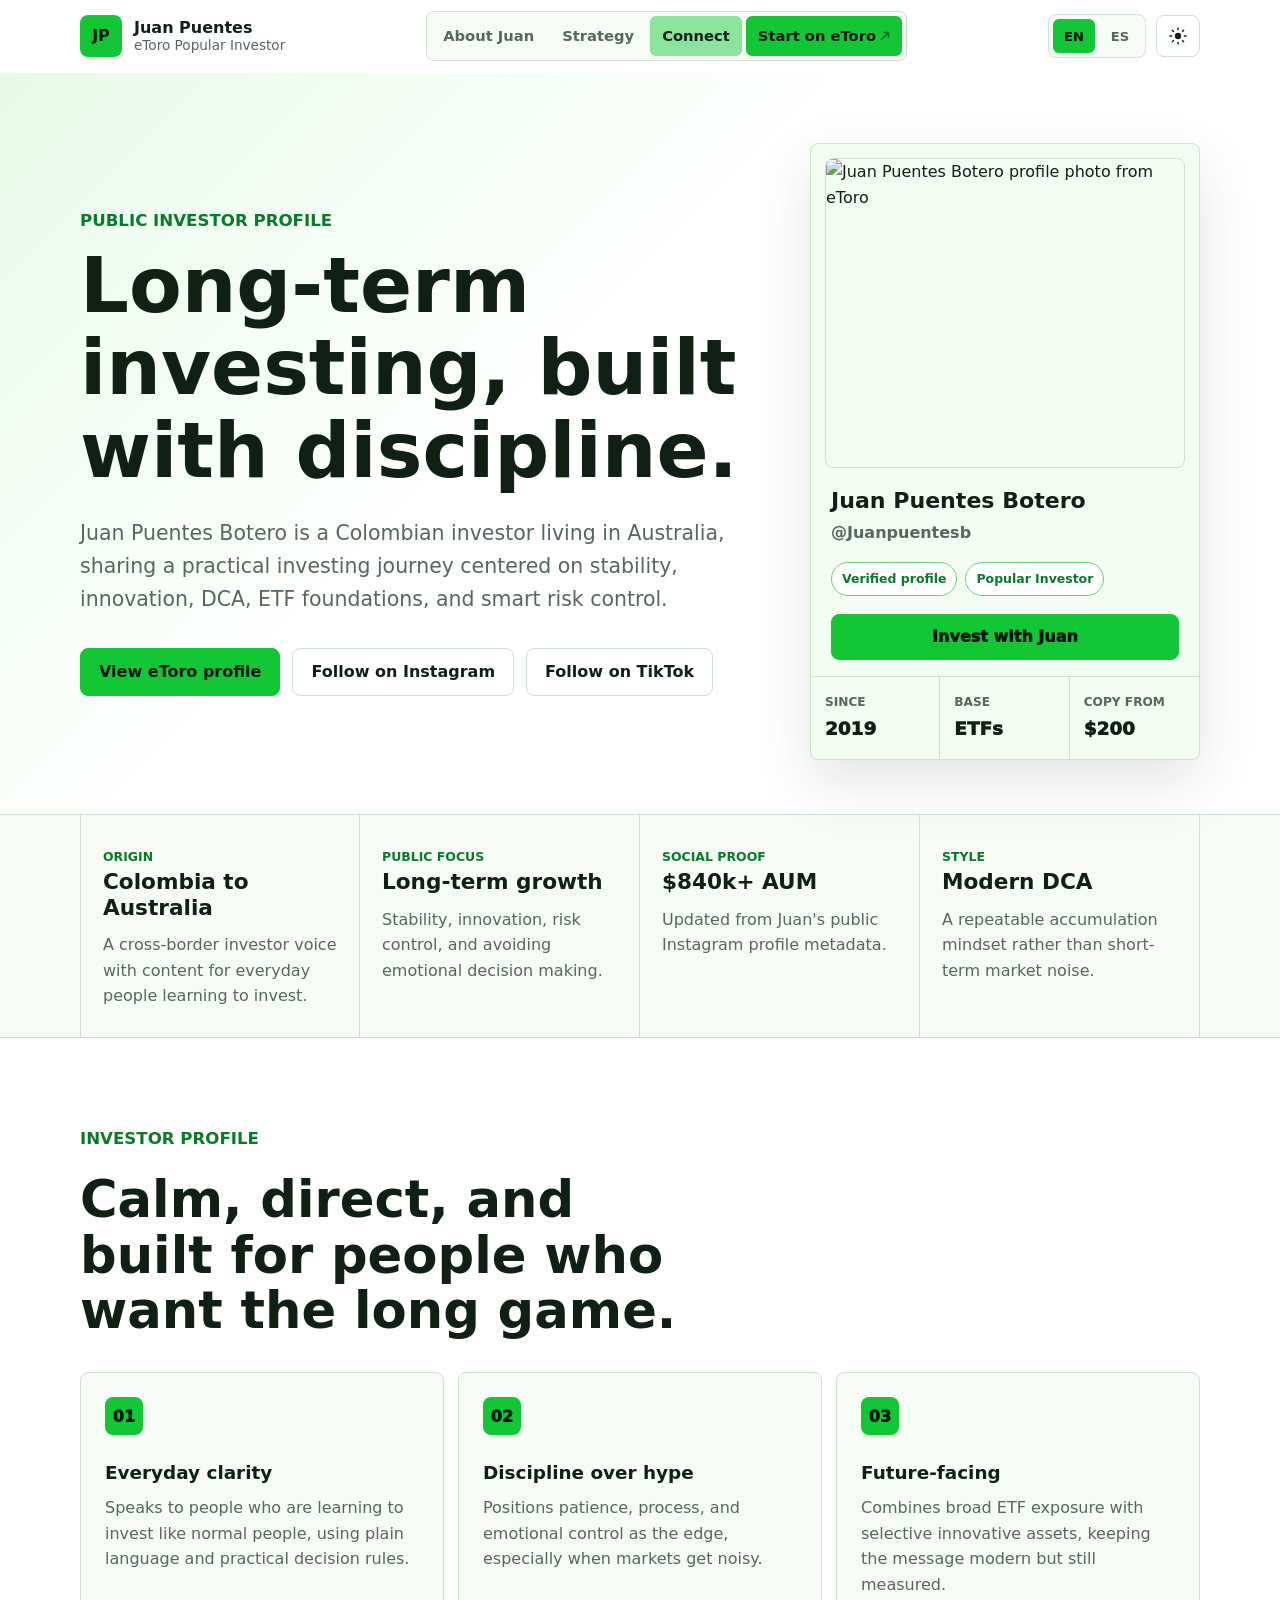
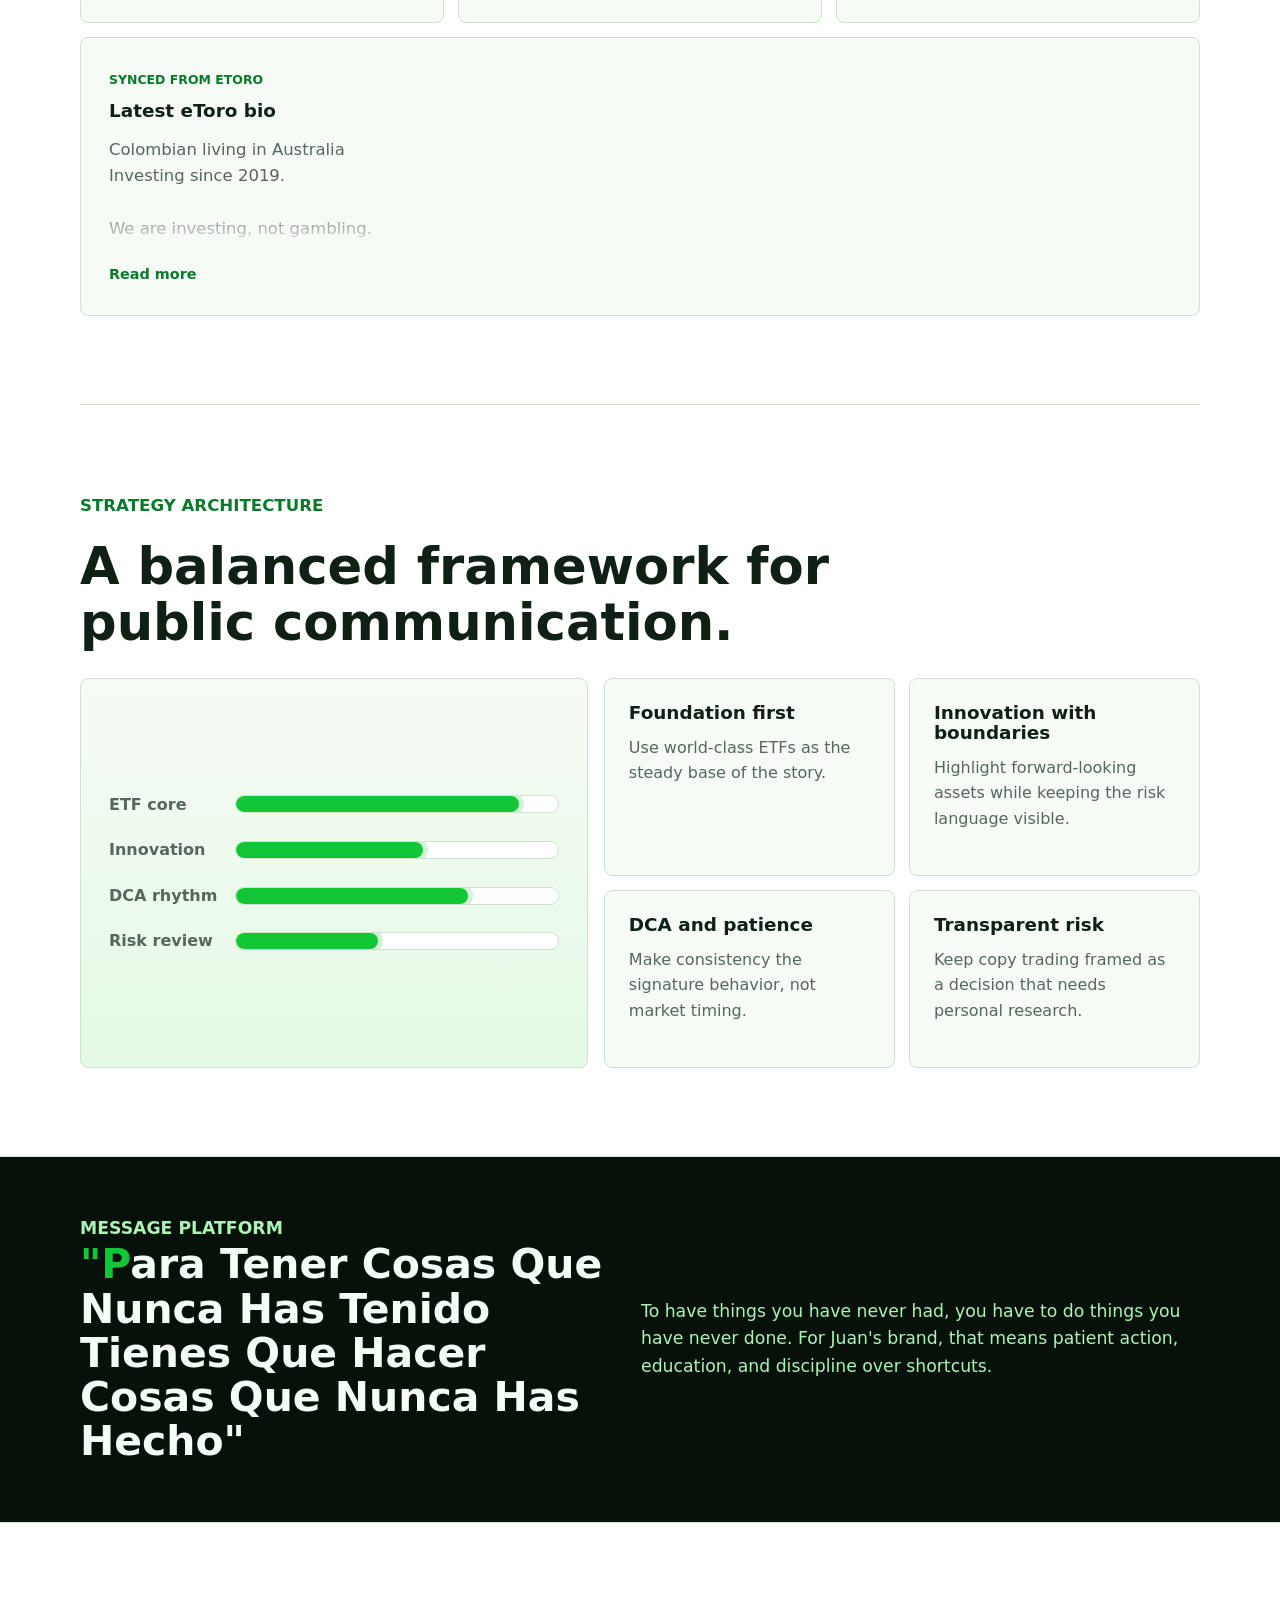
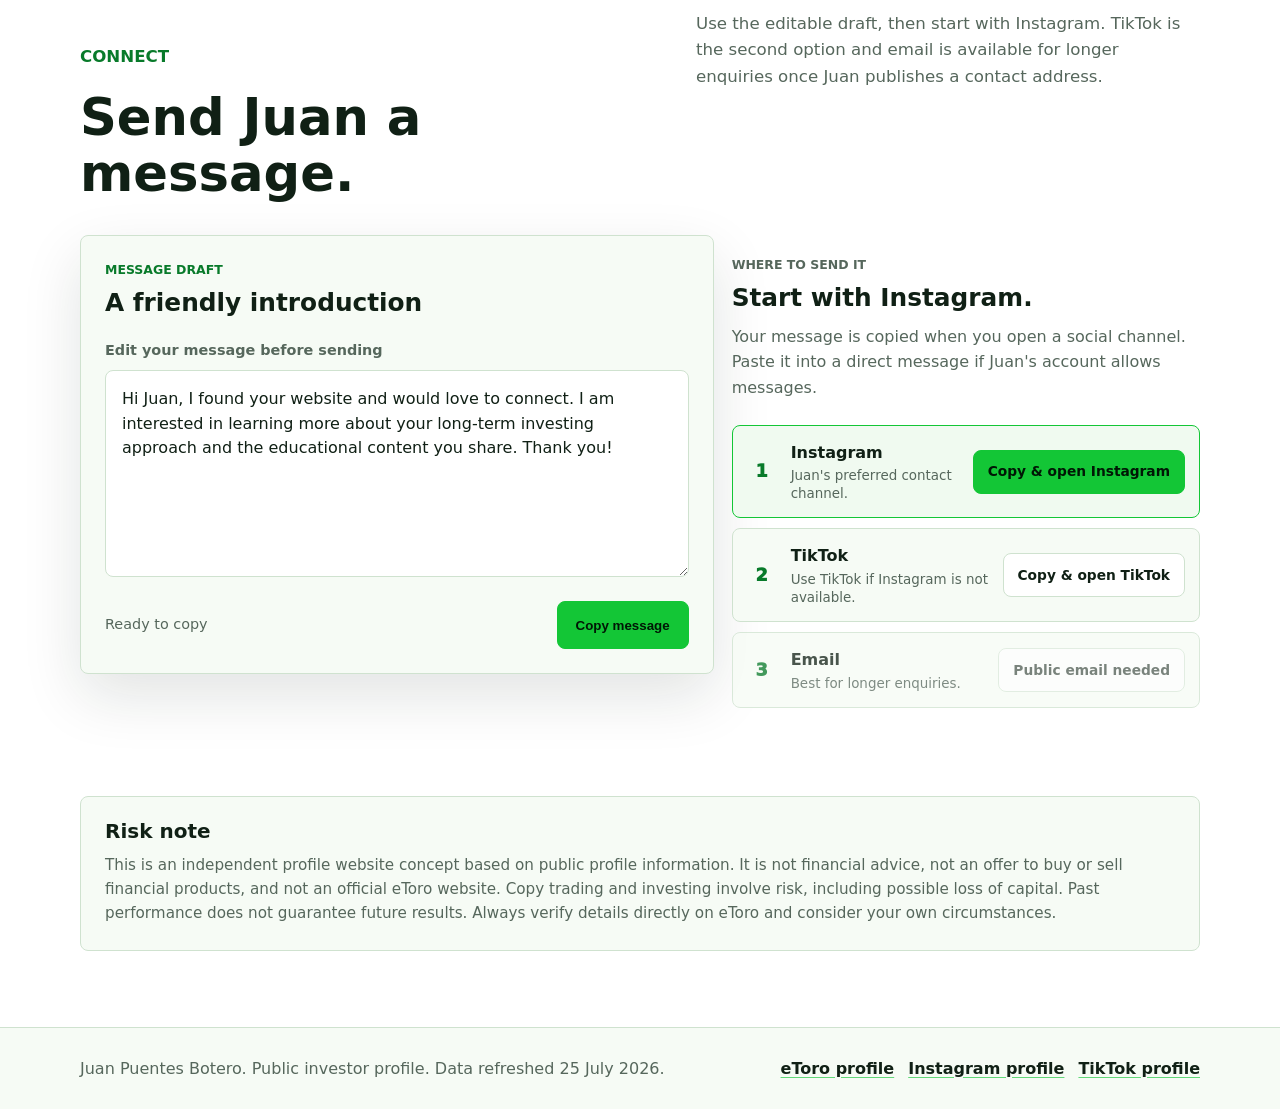
==== index.html @ b230e45b "Replace booking with direct contact flow" ====
<!doctype html>
<html lang="en">
  <head>
    <meta charset="utf-8">
    <meta name="viewport" content="width=device-width, initial-scale=1">
    <meta name="color-scheme" content="light dark">
    <meta name="description" content="Juan Puentes Botero, a long-term investor based in Australia focused on ETF foundations, DCA, innovation, and smart risk control.">
    <meta name="theme-color" content="#f7fff5">
    <meta property="og:title" content="Juan Puentes | Long-Term Investor">
    <meta property="og:description" content="The official profile site for Juan Puentes Botero, a Colombian investor living in Australia with a disciplined long-term investing approach.">
    <meta property="og:type" content="website">
    <meta property="og:url" content="https://juanpuentesb.github.io/">
    <meta property="og:image" content="https://etoro-cdn.etorostatic.com/avatars/original/14513183/5.jpg">
    <meta name="twitter:card" content="summary_large_image">
    <meta name="twitter:title" content="Juan Puentes | Long-Term Investor">
    <meta name="twitter:description" content="Long-term investing, built with discipline.">
    <meta name="twitter:image" content="https://etoro-cdn.etorostatic.com/avatars/original/14513183/5.jpg">
    <title>Juan Puentes | Long-Term Investor</title>
    <link rel="canonical" href="https://juanpuentesb.github.io/">
    <link rel="icon" href="favicon.svg" type="image/svg+xml">
    <link rel="stylesheet" href="styles.css?v=20260725-contact-flow">
    <script defer src="script.js?v=20260725-contact-flow"></script>
    <script type="application/ld+json">
      {
        "@context": "https://schema.org",
        "@type": "Person",
        "name": "Juan Puentes Botero",
        "alternateName": "Juanpuentesb",
        "url": "https://juanpuentesb.github.io/",
        "sameAs": [
          "https://www.etoro.com/people/juanpuentesb",
          "https://www.instagram.com/juanpuentesb/",
          "https://www.tiktok.com/@juanpuentesb"
        ],
        "description": "Colombian investor living in Australia, investing since 2019 with a long-term, ETF-led approach."
      }
    </script>
  </head>
  <body>
    <a class="skip-link" href="#main" data-i18n="skipLink">Skip to content</a>

    <header class="site-header" data-elevated="false">
      <div class="header-inner">
        <a class="brand" href="#top" aria-label="Juan Puentes Botero home">
          <span class="brand-mark" aria-hidden="true">JP</span>
          <span>
            <span class="brand-name">Juan Puentes</span>
            <span class="brand-role" data-i18n="brandRole">eToro Popular Investor</span>
          </span>
        </a>

        <nav class="nav-links" aria-label="Primary navigation">
          <a href="#persona" data-i18n="navPersona">Persona</a>
          <a href="#strategy" data-i18n="navStrategy">Strategy</a>
          <a href="#connect" data-i18n="navConnect">Connect</a>
          <a
            class="nav-start"
            href="https://med.etoro.com/B22186_A126231_TClick_Sjuanpuentesb.aspx"
            target="_blank"
            rel="sponsored noopener noreferrer"
          ><span data-i18n="navStartEtoro">Start on eToro</span><svg class="nav-external" viewBox="0 0 10 10" width="10" height="10" fill="none" stroke="currentColor" stroke-width="1.5" stroke-linecap="round" stroke-linejoin="round" aria-hidden="true"><path d="M1.5 8.5l7-7M4 1.5h4.5v4.5"/></svg></a>
        </nav>

        <div class="header-actions">
          <div class="language-toggle" role="group" aria-label="Language">
            <button class="language-option" type="button" data-language="en" aria-pressed="true">EN</button>
            <button class="language-option" type="button" data-language="es" aria-pressed="false">ES</button>
          </div>

          <button class="theme-toggle" type="button" aria-pressed="false" aria-label="Switch to dark theme">
            <span class="theme-toggle-icon" aria-hidden="true">
              <svg class="icon-sun" viewBox="0 0 20 20" width="18" height="18" fill="none" stroke="currentColor" stroke-width="1.5" stroke-linecap="round"><circle cx="10" cy="10" r="3.5" fill="currentColor" stroke="none"/><line x1="10" y1="1" x2="10" y2="3"/><line x1="10" y1="17" x2="10" y2="19"/><line x1="1" y1="10" x2="3" y2="10"/><line x1="17" y1="10" x2="19" y2="10"/><line x1="3.64" y1="3.64" x2="5.05" y2="5.05"/><line x1="14.95" y1="14.95" x2="16.36" y2="16.36"/><line x1="3.64" y1="16.36" x2="5.05" y2="14.95"/><line x1="14.95" y1="5.05" x2="16.36" y2="3.64"/></svg>
              <svg class="icon-moon" viewBox="0 0 20 20" width="18" height="18" fill="currentColor"><path d="M17.293 13.293A8 8 0 016.707 2.707a8.001 8.001 0 1010.586 10.586z"/></svg>
            </span>
          </button>
        </div>
      </div>
    </header>

    <main id="main">
      <section class="hero" id="top" aria-labelledby="hero-title">
        <div class="hero-inner">
          <div class="hero-copy">
            <p class="eyebrow" data-i18n="heroEyebrow">Public investor profile</p>
            <h1 id="hero-title" data-i18n="heroTitle">Long-term investing, built with discipline.</h1>
            <p class="hero-lede" data-i18n="heroLede">
              Juan Puentes Botero is a Colombian investor living in Australia, sharing a practical
              investing journey centered on stability, innovation, DCA, ETF foundations, and smart
              risk control.
            </p>

            <nav class="hero-actions" aria-label="Profile links">
              <a class="button button-primary" href="https://www.etoro.com/people/juanpuentesb" target="_blank" rel="noopener noreferrer">
                <span data-i18n="viewEtoro">View eToro profile</span>
              </a>
              <a class="button button-secondary" href="https://www.instagram.com/juanpuentesb/" target="_blank" rel="noopener noreferrer">
                <span data-i18n="followInstagram">Follow on Instagram</span>
              </a>
              <a class="button button-secondary" href="https://www.tiktok.com/@juanpuentesb" target="_blank" rel="noopener noreferrer">
                <span data-i18n="followTiktok">Follow on TikTok</span>
              </a>
            </nav>
          </div>

          <aside class="profile-panel" aria-label="Juan Puentes profile summary">
            <div class="profile-portrait-wrap">
              <img
                class="profile-portrait"
                data-profile-image="avatar"
                src="https://etoro-cdn.etorostatic.com/avatars/original/14513183/5.jpg"
                alt="Juan Puentes Botero profile photo from eToro"
                width="310"
                height="310"
              >
            </div>
            <div class="profile-content">
              <p class="profile-label">Juan Puentes Botero</p>
              <p class="profile-handle">@Juanpuentesb</p>
              <ul class="verification-row" aria-label="Public profile badges">
                <li data-i18n="verifiedProfile">Verified profile</li>
                <li data-i18n="popularInvestor">Popular Investor</li>
              </ul>
              <a
                class="profile-cta"
                href="https://med.etoro.com/B22186_A126231_TClick_Sjuanpuentesb.aspx"
                target="_blank"
                rel="sponsored noopener noreferrer"
                data-i18n="profileStartInvesting"
              >Invest with Juan</a>
            </div>
            <dl class="quick-stats">
              <div>
                <dt data-i18n="statSince">Since</dt>
                <dd data-profile="investingSince">2019</dd>
              </div>
              <div>
                <dt data-i18n="statBase">Base</dt>
                <dd>ETFs</dd>
              </div>
              <div>
                <dt data-i18n="statCopyFrom">Copy from</dt>
                <dd data-profile="copyMinimum">$200</dd>
              </div>
            </dl>
          </aside>
        </div>
      </section>

      <section class="snapshot-band" aria-label="Public profile snapshot">
        <div class="snapshot-grid">
          <article>
            <span class="stat-kicker" data-i18n="snapshotOrigin">Origin</span>
            <strong data-i18n="snapshotOriginTitle">Colombia to Australia</strong>
            <p data-i18n="snapshotOriginText">A cross-border investor voice with content for everyday people learning to invest.</p>
          </article>
          <article>
            <span class="stat-kicker" data-i18n="snapshotFocus">Public focus</span>
            <strong data-i18n="snapshotFocusTitle">Long-term growth</strong>
            <p data-i18n="snapshotFocusText">Stability, innovation, risk control, and avoiding emotional decision making.</p>
          </article>
          <article>
            <span class="stat-kicker" data-i18n="snapshotProof">Social proof</span>
            <strong data-profile="aumDisplay">$685k+ AUM</strong>
            <p data-i18n="snapshotProofText" data-profile="socialProofDetail">Listed in Juan's Instagram bio at the time this site was drafted.</p>
          </article>
          <article>
            <span class="stat-kicker" data-i18n="snapshotStyle">Style</span>
            <strong data-i18n="snapshotStyleTitle">Modern DCA</strong>
            <p data-i18n="snapshotStyleText">A repeatable accumulation mindset rather than short-term market noise.</p>
          </article>
        </div>
      </section>

      <section class="section" id="persona" aria-labelledby="persona-title">
        <div class="section-header">
          <p class="eyebrow" data-i18n="personaEyebrow">Investor persona</p>
          <h2 id="persona-title" data-i18n="personaTitle">Calm, direct, and built for people who want the long game.</h2>
        </div>

        <div class="persona-layout">
          <article class="persona-card">
            <span class="card-number">01</span>
            <h3 data-i18n="personaCardOneTitle">Everyday clarity</h3>
            <p data-i18n="personaCardOneText">
              Speaks to people who are learning to invest like normal people, using plain language
              and practical decision rules.
            </p>
          </article>
          <article class="persona-card">
            <span class="card-number">02</span>
            <h3 data-i18n="personaCardTwoTitle">Discipline over hype</h3>
            <p data-i18n="personaCardTwoText">
              Positions patience, process, and emotional control as the edge, especially when markets
              get noisy.
            </p>
          </article>
          <article class="persona-card">
            <span class="card-number">03</span>
            <h3 data-i18n="personaCardThreeTitle">Future-facing</h3>
            <p data-i18n="personaCardThreeText">
              Combines broad ETF exposure with selective innovative assets, keeping the message modern
              but still measured.
            </p>
          </article>
        </div>

        <article class="full-bio-card" aria-labelledby="etoro-bio-title">
          <span class="stat-kicker" data-i18n="etoroBioSource">Synced from eToro</span>
          <h3 id="etoro-bio-title" data-i18n="etoroBioTitle">Latest eToro bio</h3>
          <div class="full-bio-body">
            <p class="full-bio-text" data-i18n="etoroBioLoading" data-profile="etoroFullBio" lang="en">
              Latest public eToro bio loads from refreshed profile data.
            </p>
            <div class="full-bio-fade" aria-hidden="true"></div>
          </div>
          <button class="full-bio-toggle" type="button" data-bio-toggle data-i18n="bioReadMore">Read more</button>
        </article>
      </section>

      <section class="section strategy-section" id="strategy" aria-labelledby="strategy-title">
        <div class="section-header compact">
          <p class="eyebrow" data-i18n="strategyEyebrow">Strategy architecture</p>
          <h2 id="strategy-title" data-i18n="strategyTitle">A balanced framework for public communication.</h2>
        </div>

        <div class="strategy-layout">
          <div class="strategy-visual" role="img" aria-label="Investment framework with ETF core, innovation satellite, DCA rhythm, and risk review">
            <div class="allocation-row">
              <span data-i18n="allocationEtf">ETF core</span>
              <span class="allocation-bar allocation-bar-long"></span>
            </div>
            <div class="allocation-row">
              <span data-i18n="allocationInnovation">Innovation</span>
              <span class="allocation-bar allocation-bar-medium"></span>
            </div>
            <div class="allocation-row">
              <span data-i18n="allocationDca">DCA rhythm</span>
              <span class="allocation-bar allocation-bar-steady"></span>
            </div>
            <div class="allocation-row">
              <span data-i18n="allocationRisk">Risk review</span>
              <span class="allocation-bar allocation-bar-short"></span>
            </div>
          </div>

          <div class="strategy-list">
            <article>
              <h3 data-i18n="strategyCardOneTitle">Foundation first</h3>
              <p data-i18n="strategyCardOneText">Use world-class ETFs as the steady base of the story.</p>
            </article>
            <article>
              <h3 data-i18n="strategyCardTwoTitle">Innovation with boundaries</h3>
              <p data-i18n="strategyCardTwoText">Highlight forward-looking assets while keeping the risk language visible.</p>
            </article>
            <article>
              <h3 data-i18n="strategyCardThreeTitle">DCA and patience</h3>
              <p data-i18n="strategyCardThreeText">Make consistency the signature behavior, not market timing.</p>
            </article>
            <article>
              <h3 data-i18n="strategyCardFourTitle">Transparent risk</h3>
              <p data-i18n="strategyCardFourText">Keep copy trading framed as a decision that needs personal research.</p>
            </article>
          </div>
        </div>
      </section>

      <section class="quote-band" aria-labelledby="message-title">
        <div>
          <p class="eyebrow" data-i18n="quoteEyebrow">Message platform</p>
          <h2 id="message-title">"Para Tener Cosas Que Nunca Has Tenido Tienes Que Hacer Cosas Que Nunca Has Hecho"</h2>
        </div>
        <p data-i18n="quoteText">
          A premium site for Juan should sound measured: long-term, educational, transparent, and
          community-minded. The content should invite people to connect, learn, and verify the data
          directly on the platforms where he publishes.
        </p>
      </section>

      <section class="section" id="connect" aria-labelledby="connect-title">
        <div class="section-header">
          <p class="eyebrow" data-i18n="connectEyebrow">Connect</p>
          <h2 id="connect-title" data-i18n="connectTitle">Send Juan a message.</h2>
          <p data-i18n="connectIntro">
            Use the editable draft, then start with Instagram. TikTok is the second option and email
            is available for longer enquiries once Juan publishes a contact address.
          </p>
        </div>

        <div class="contact-layout">
          <div class="message-composer">
            <p class="eyebrow" data-i18n="messageDraftEyebrow">Message draft</p>
            <h3 data-i18n="messageDraftTitle">A friendly introduction</h3>
            <label for="contact-message" data-i18n="messageDraftLabel">Edit your message before sending</label>
            <textarea id="contact-message" class="contact-message" rows="7" data-contact-message></textarea>
            <div class="composer-footer">
              <span class="copy-status" role="status" aria-live="polite" data-copy-status data-i18n="copyReady">
                Ready to copy
              </span>
              <button class="button button-primary contact-copy" type="button" data-copy-message data-i18n="copyMessage">
                Copy message
              </button>
            </div>
          </div>

          <div class="contact-channels">
            <p class="eyebrow" data-i18n="contactChannelsEyebrow">Where to send it</p>
            <h3 data-i18n="contactChannelsTitle">Start with Instagram.</h3>
            <p data-i18n="contactChannelsText">
              Your message is copied when you open a social channel. Paste it into a direct message
              if Juan's account allows messages.
            </p>
            <ol class="channel-list">
              <li class="channel-item channel-primary">
                <span class="channel-rank" aria-hidden="true">1</span>
                <span class="channel-copy">
                  <strong>Instagram</strong>
                  <span data-i18n="contactInstagramText">Juan's preferred contact channel.</span>
                </span>
                <a
                  class="button button-primary channel-link"
                  href="https://www.instagram.com/juanpuentesb/"
                  target="_blank"
                  rel="noopener noreferrer"
                  data-copy-before-open
                  data-i18n="openInstagram"
                >Copy &amp; open Instagram</a>
              </li>
              <li class="channel-item">
                <span class="channel-rank" aria-hidden="true">2</span>
                <span class="channel-copy">
                  <strong>TikTok</strong>
                  <span data-i18n="contactTiktokText">Use TikTok if Instagram is not available.</span>
                </span>
                <a
                  class="button button-secondary channel-link"
                  href="https://www.tiktok.com/@juanpuentesb"
                  target="_blank"
                  rel="noopener noreferrer"
                  data-copy-before-open
                  data-i18n="openTiktok"
                >Copy &amp; open TikTok</a>
              </li>
              <li class="channel-item is-disabled">
                <span class="channel-rank" aria-hidden="true">3</span>
                <span class="channel-copy">
                  <strong data-i18n="contactEmailTitle">Email</strong>
                  <span data-i18n="contactEmailText">Best for longer enquiries.</span>
                </span>
                <a
                  class="button button-secondary channel-link"
                  data-email-link
                  data-contact-email=""
                  aria-disabled="true"
                  data-i18n="emailPending"
                >Public email needed</a>
              </li>
            </ol>
          </div>
        </div>
      </section>

      <section class="disclaimer" aria-labelledby="risk-title">
        <h2 id="risk-title" data-i18n="riskTitle">Risk note</h2>
        <p data-i18n="riskText">
          This is an independent profile website concept based on public profile information. It is
          not financial advice, not an offer to buy or sell financial products, and not an official
          eToro website. Copy trading and investing involve risk, including possible loss of capital.
          Past performance does not guarantee future results. Always verify details directly on eToro
          and consider your own circumstances.
        </p>
      </section>
    </main>

    <footer class="site-footer">
      <p>
        <span data-i18n="footerText">Juan Puentes Botero. Public investor profile.</span>
        <span data-i18n="footerDataText">Data refreshed</span>
        <span data-profile="lastUpdated">May 2026</span>.
      </p>
      <ul aria-label="Source links">
        <li><a href="https://www.etoro.com/people/juanpuentesb" target="_blank" rel="noopener noreferrer" data-i18n="footerEtoro">eToro profile</a></li>
        <li><a href="https://www.instagram.com/juanpuentesb/" target="_blank" rel="noopener noreferrer" data-i18n="footerInstagram">Instagram profile</a></li>
        <li><a href="https://www.tiktok.com/@juanpuentesb" target="_blank" rel="noopener noreferrer" data-i18n="footerTiktok">TikTok profile</a></li>
      </ul>
    </footer>
  </body>
</html>
---- styles.css ----
:root {
  color-scheme: light;
  --green: #13c636;
  --green-deep: #087a2a;
  --green-soft: #ddf8df;
  --green-glow: rgba(19, 198, 54, 0.2);
  --ink: #102015;
  --muted: #56675c;
  --surface: #ffffff;
  --surface-raised: #f6fbf5;
  --surface-strong: #eaf7e8;
  --line: #cfe2cf;
  --shadow: 0 22px 60px rgba(16, 32, 21, 0.12);
  --radius: 8px;
  --container: min(1120px, calc(100% - 32px));
  font-family: Inter, ui-sans-serif, system-ui, -apple-system, BlinkMacSystemFont, "Segoe UI", sans-serif;
}

:root[data-theme="dark"] {
  color-scheme: dark;
  --green: #52df68;
  --green-deep: #8cf0a0;
  --green-soft: #123c1b;
  --green-glow: rgba(82, 223, 104, 0.18);
  --ink: #edf8ef;
  --muted: #b9c8bb;
  --surface: #08120b;
  --surface-raised: #101c13;
  --surface-strong: #152619;
  --line: #28432e;
  --shadow: 0 24px 70px rgba(0, 0, 0, 0.38);
}

* {
  box-sizing: border-box;
}

html {
  scroll-behavior: smooth;
}

@media (prefers-reduced-motion: reduce) {
  html {
    scroll-behavior: auto;
  }

  *,
  *::before,
  *::after {
    animation-duration: 0.01ms !important;
    animation-iteration-count: 1 !important;
    scroll-behavior: auto !important;
    transition-duration: 0.01ms !important;
  }
}

body {
  margin: 0;
  background: var(--surface);
  color: var(--ink);
  font-size: 16px;
  line-height: 1.6;
}

body::before {
  position: fixed;
  inset: 0;
  z-index: -1;
  pointer-events: none;
  content: "";
  background:
    linear-gradient(90deg, rgba(19, 198, 54, 0.07) 1px, transparent 1px),
    linear-gradient(180deg, rgba(19, 198, 54, 0.05) 1px, transparent 1px);
  background-size: 48px 48px;
  mask-image: linear-gradient(to bottom, black, transparent 70%);
}

a {
  color: inherit;
  text-decoration-color: color-mix(in srgb, var(--green) 65%, transparent);
  text-underline-offset: 0.2em;
}

a:hover {
  color: var(--green-deep);
}

img {
  display: block;
  max-width: 100%;
}

:focus-visible {
  outline: 3px solid var(--green);
  outline-offset: 4px;
}

.skip-link {
  position: absolute;
  top: 12px;
  left: 12px;
  z-index: 10;
  transform: translateY(-150%);
  border-radius: var(--radius);
  background: var(--ink);
  color: var(--surface);
  padding: 10px 14px;
  font-weight: 800;
}

.skip-link:focus {
  transform: translateY(0);
}

.site-header {
  position: sticky;
  top: 0;
  z-index: 5;
  border-bottom: 1px solid transparent;
  background: color-mix(in srgb, var(--surface) 90%, transparent);
  backdrop-filter: blur(14px);
}

.site-header[data-elevated="true"] {
  border-color: var(--line);
  box-shadow: 0 10px 28px rgba(16, 32, 21, 0.08);
}

.header-inner {
  width: var(--container);
  min-height: 72px;
  margin: 0 auto;
  display: flex;
  align-items: center;
  justify-content: space-between;
  gap: 18px;
}

.brand {
  display: inline-flex;
  align-items: center;
  gap: 12px;
  min-width: 0;
  text-decoration: none;
}

.brand-mark {
  display: grid;
  width: 42px;
  height: 42px;
  place-items: center;
  border-radius: var(--radius);
  background: var(--green);
  color: #001705;
  font-weight: 900;
}

.brand-name,
.brand-role {
  display: block;
}

.brand-name {
  font-weight: 900;
  line-height: 1.2;
}

.brand-role {
  color: var(--muted);
  font-size: 0.85rem;
  line-height: 1.25;
}

.nav-links {
  display: flex;
  align-items: center;
  gap: 4px;
  border: 1px solid var(--line);
  border-radius: var(--radius);
  background: var(--surface-raised);
  padding: 4px;
}

.nav-links a {
  border-radius: 6px;
  padding: 8px 12px;
  color: var(--muted);
  font-size: 0.92rem;
  font-weight: 750;
  text-decoration: none;
}

.nav-links a:hover {
  background: var(--green-soft);
  color: var(--ink);
}

.nav-links a[aria-current="page"] {
  background: color-mix(in srgb, var(--green) 40%, var(--green-soft));
  color: var(--ink);
}

.nav-links .nav-start {
  display: inline-flex;
  align-items: center;
  gap: 4px;
  font-weight: 900;
  background: var(--green);
  color: #001705;
}

.nav-links .nav-start:hover {
  background: color-mix(in srgb, var(--green) 84%, white);
  color: #001705;
}

.nav-external {
  opacity: 0.5;
  flex-shrink: 0;
}

.header-actions {
  display: inline-flex;
  align-items: center;
  gap: 10px;
}

.language-toggle {
  display: inline-flex;
  gap: 4px;
  border: 1px solid var(--line);
  border-radius: var(--radius);
  background: var(--surface-raised);
  padding: 4px;
}

.language-option {
  min-width: 42px;
  min-height: 34px;
  border: 0;
  border-radius: 6px;
  background: transparent;
  color: var(--muted);
  cursor: pointer;
  font: inherit;
  font-size: 0.82rem;
  font-weight: 900;
}

.language-option[aria-pressed="true"] {
  background: var(--green);
  color: #001705;
}

.language-option:hover {
  color: var(--ink);
}

.theme-toggle {
  display: inline-flex;
  align-items: center;
  gap: 8px;
  min-height: 42px;
  border: 1px solid var(--line);
  border-radius: var(--radius);
  background: var(--surface);
  color: var(--ink);
  padding: 0 12px;
  cursor: pointer;
  font: inherit;
  font-weight: 800;
}

.theme-toggle:hover {
  border-color: var(--green);
  background: var(--green-soft);
}

.theme-toggle-icon {
  display: flex;
  align-items: center;
  justify-content: center;
  width: 18px;
  height: 18px;
}

.theme-toggle-icon .icon-moon {
  display: none;
}

:root[data-theme="dark"] .theme-toggle-icon .icon-sun {
  display: none;
}

:root[data-theme="dark"] .theme-toggle-icon .icon-moon {
  display: block;
}

.hero {
  border-bottom: 1px solid var(--line);
  background:
    linear-gradient(135deg, color-mix(in srgb, var(--green-soft) 70%, transparent), transparent 44%),
    var(--surface);
}

.hero-inner {
  width: var(--container);
  margin: 0 auto;
  display: grid;
  grid-template-columns: minmax(0, 1fr) minmax(280px, 390px);
  gap: 44px;
  align-items: center;
  padding: 70px 0 54px;
}

.eyebrow,
.stat-kicker {
  margin: 0 0 10px;
  color: var(--green-deep);
  font-size: 0.78rem;
  font-weight: 900;
  letter-spacing: 0;
  text-transform: uppercase;
}

h1,
h2,
h3,
p {
  overflow-wrap: anywhere;
}

h1,
h2,
h3 {
  margin: 0;
  line-height: 1.08;
}

h1 {
  max-width: 780px;
  font-size: clamp(2.9rem, 6vw, 5.6rem);
  letter-spacing: 0;
}

h2 {
  max-width: 760px;
  font-size: clamp(2rem, 4vw, 4.1rem);
  letter-spacing: 0;
}

h3 {
  font-size: 1.15rem;
  letter-spacing: 0;
}

.hero-lede {
  max-width: 680px;
  margin: 24px 0 0;
  color: var(--muted);
  font-size: clamp(1.05rem, 2vw, 1.28rem);
}

.hero-actions {
  display: flex;
  flex-wrap: wrap;
  gap: 12px;
  margin-top: 32px;
}

.button {
  display: inline-flex;
  min-height: 48px;
  align-items: center;
  justify-content: center;
  border: 1px solid var(--line);
  border-radius: var(--radius);
  padding: 0 18px;
  font-weight: 900;
  text-decoration: none;
}

.button-primary {
  border-color: var(--green);
  background: var(--green);
  color: #001705;
}

.button-primary:hover {
  background: color-mix(in srgb, var(--green) 84%, white);
  color: #001705;
}

.button-secondary {
  background: var(--surface);
}

.button-secondary:hover {
  border-color: var(--green);
  background: var(--green-soft);
  color: var(--ink);
}

.button[aria-disabled="true"] {
  cursor: not-allowed;
  opacity: 0.72;
}

.profile-panel {
  overflow: hidden;
  border: 1px solid var(--line);
  border-radius: var(--radius);
  background: color-mix(in srgb, var(--surface-raised) 88%, var(--green-soft));
  box-shadow: var(--shadow);
}

.profile-portrait-wrap {
  padding: 14px 14px 0;
}

.profile-portrait {
  width: 100%;
  aspect-ratio: 1;
  border-radius: var(--radius);
  object-fit: cover;
  border: 1px solid var(--line);
}

.profile-content {
  padding: 20px 20px 16px;
}

.profile-label {
  margin: 0;
  font-size: 1.38rem;
  font-weight: 900;
  line-height: 1.18;
}

.profile-handle {
  margin: 6px 0 0;
  color: var(--muted);
  font-weight: 800;
}

.verification-row {
  display: flex;
  flex-wrap: wrap;
  gap: 8px;
  margin-top: 16px;
  margin-bottom: 0;
  padding: 0;
  list-style: none;
}

.verification-row li {
  border: 1px solid color-mix(in srgb, var(--green) 55%, var(--line));
  border-radius: 999px;
  background: var(--surface);
  padding: 6px 10px;
  color: var(--green-deep);
  font-size: 0.78rem;
  font-weight: 900;
}

.profile-cta {
  display: inline-flex;
  width: 100%;
  min-height: 46px;
  align-items: center;
  justify-content: center;
  margin-top: 18px;
  border: 1px solid var(--green);
  border-radius: var(--radius);
  background: var(--green);
  color: #001705;
  font-weight: 950;
  text-align: center;
  text-decoration: none;
}

.profile-cta:hover {
  background: color-mix(in srgb, var(--green) 84%, white);
  color: #001705;
}

.quick-stats {
  display: grid;
  grid-template-columns: repeat(3, 1fr);
  margin: 0;
  border-top: 1px solid var(--line);
}

.quick-stats div {
  padding: 16px 14px;
  border-right: 1px solid var(--line);
}

.quick-stats div:last-child {
  border-right: 0;
}

.quick-stats dt {
  color: var(--muted);
  font-size: 0.76rem;
  font-weight: 900;
  text-transform: uppercase;
}

.quick-stats dd {
  margin: 2px 0 0;
  font-size: 1.15rem;
  font-weight: 950;
}

.breadcrumb {
  border-bottom: 1px solid var(--line);
}

.breadcrumb-inner {
  width: var(--container);
  margin: 0 auto;
  display: flex;
  align-items: center;
  gap: 8px;
  padding: 12px 0;
  font-size: 0.85rem;
  color: var(--muted);
}

.breadcrumb-inner a {
  color: var(--green-deep);
  text-decoration: none;
  font-weight: 600;
}

.breadcrumb-inner a:hover {
  color: var(--green);
}

.breadcrumb-inner [aria-current="page"] {
  color: var(--green-deep);
  font-weight: 600;
}

.booking-hero {
  border-bottom: 1px solid var(--line);
  background:
    linear-gradient(135deg, color-mix(in srgb, var(--green-soft) 62%, transparent), transparent 46%),
    var(--surface);
}

.booking-hero-inner {
  width: var(--container);
  margin: 0 auto;
  display: grid;
  grid-template-columns: minmax(0, 1fr) minmax(260px, 360px);
  gap: 44px;
  align-items: stretch;
  padding: 76px 0 64px;
}

.booking-copy {
  align-self: center;
}

.booking-summary {
  border: 1px solid var(--line);
  border-radius: var(--radius);
  background: var(--surface-raised);
  box-shadow: var(--shadow);
  padding: 24px;
}

.booking-facts {
  display: grid;
  gap: 14px;
  margin: 22px 0 0;
}

.booking-facts div {
  border-top: 1px solid var(--line);
  padding-top: 14px;
}

.booking-facts dt {
  color: var(--muted);
  font-size: 0.78rem;
  font-weight: 900;
  text-transform: uppercase;
}

.booking-facts dd {
  margin: 4px 0 0;
  font-size: 1.12rem;
  font-weight: 900;
}

.booking-section {
  width: var(--container);
  margin: 0 auto;
  padding: 72px 0 88px;
}

.calendar-layout {
  display: grid;
  grid-template-columns: minmax(0, 1fr) minmax(280px, 340px);
  gap: 16px;
  align-items: start;
}

.calendar-shell {
  border: 1px solid var(--line);
  border-radius: var(--radius);
  background: var(--surface-raised);
  color: var(--ink);
  overflow: hidden;
  box-shadow: var(--shadow);
}

.calendar-toolbar {
  display: flex;
  min-height: 64px;
  align-items: center;
  justify-content: space-between;
  gap: 12px;
  border-bottom: 1px solid var(--line);
  padding: 10px 14px;
}

.calendar-toolbar-group {
  display: inline-flex;
  align-items: center;
  gap: 8px;
  min-width: 0;
}

.calendar-icon-button,
.calendar-current-week,
.calendar-pill {
  min-height: 36px;
  border: 1px solid var(--line);
  border-radius: 6px;
  background: var(--surface);
  color: var(--ink);
  font: inherit;
  font-weight: 850;
}

.calendar-icon-button,
.calendar-current-week {
  cursor: pointer;
}

.calendar-icon-button {
  width: 38px;
  padding: 0;
  font-size: 1.45rem;
  line-height: 1;
}

.calendar-current-week,
.calendar-pill {
  padding: 0 10px;
}

.calendar-pill {
  display: inline-flex;
  align-items: center;
  color: var(--muted);
}

.calendar-range-wrap {
  flex: 1;
  display: grid;
  justify-items: center;
  min-width: fit-content;
}

.calendar-range {
  min-width: fit-content;
  font-size: 1rem;
  text-align: center;
}

.calendar-relative {
  color: var(--green-deep);
  font-size: 0.76rem;
  font-weight: 950;
  text-transform: uppercase;
}

.calendar-meta {
  display: flex;
  align-items: center;
  justify-content: space-between;
  gap: 12px;
  border-bottom: 1px solid var(--line);
  padding: 10px 14px;
  color: var(--muted);
  font-size: 0.88rem;
  font-weight: 800;
}

.calendar-meta strong {
  color: var(--green-deep);
}

.calendar-viewport {
  overflow-x: hidden;
}

.calendar-grid {
  display: grid;
  grid-template-columns: 62px repeat(5, minmax(0, 1fr));
  width: 100%;
}

.calendar-corner,
.calendar-day-head,
.calendar-time,
.calendar-cell {
  border-right: 1px solid var(--line);
  border-bottom: 1px solid var(--line);
}

.calendar-day-head {
  min-height: 68px;
  padding: 11px 12px 9px;
}

.calendar-day-head strong,
.calendar-day-head span {
  display: block;
}

.calendar-day-head strong {
  color: var(--green-deep);
  font-size: clamp(1.15rem, 2.2vw, 1.55rem);
  line-height: 1;
}

.calendar-day-head span {
  margin-top: 4px;
  color: var(--muted);
  font-weight: 800;
}

.calendar-time {
  min-height: 78px;
  padding: 10px 8px 0 0;
  color: var(--muted);
  font-size: clamp(0.68rem, 1.2vw, 0.86rem);
  font-weight: 800;
  text-align: right;
}

.calendar-cell {
  position: relative;
  min-height: 78px;
  background:
    linear-gradient(
      to bottom,
      transparent calc(50% - 1px),
      color-mix(in srgb, var(--line) 64%, transparent) calc(50% - 1px),
      color-mix(in srgb, var(--line) 64%, transparent) 50%,
      transparent 50%
    ),
    var(--surface);
}

.calendar-slot {
  position: absolute;
  top: calc(var(--slot-top) + 4px);
  right: 6px;
  left: 6px;
  min-height: 34px;
  height: calc(var(--slot-height) - 8px);
  border: 1px solid var(--green-deep);
  border-radius: 6px;
  background: var(--green);
  color: #001705;
  cursor: pointer;
  display: grid;
  align-content: center;
  gap: 1px;
  padding: 4px 8px;
  text-align: left;
}

.calendar-slot:hover,
.calendar-slot.is-selected {
  background: color-mix(in srgb, var(--green) 84%, white);
  box-shadow: 0 0 0 3px var(--green-glow);
}

.calendar-slot span,
.calendar-slot strong {
  line-height: 1.1;
}

.calendar-slot span {
  font-size: clamp(0.74rem, 1.4vw, 0.9rem);
  font-weight: 950;
}

.calendar-slot strong {
  font-size: clamp(0.64rem, 1.1vw, 0.74rem);
}

.slot-panel {
  border: 1px solid var(--line);
  border-radius: var(--radius);
  background: var(--surface-raised);
  box-shadow: var(--shadow);
  padding: 22px;
}

.slot-panel h3 {
  font-size: 1.6rem;
}

.slot-panel p[data-selected-slot] {
  color: var(--muted);
  font-weight: 750;
}

.slot-actions {
  display: grid;
  gap: 10px;
  margin-top: 20px;
}

.slot-actions .button {
  width: 100%;
}

.slot-note {
  margin: 18px 0 0;
  color: var(--muted);
  font-size: 0.92rem;
}

.booking-placeholder {
  margin-top: 16px;
  border: 1px dashed var(--line);
  border-radius: var(--radius);
  background: var(--surface-raised);
  padding: 18px;
}

.booking-placeholder strong {
  display: block;
  font-size: 1rem;
}

.booking-placeholder p {
  margin: 6px 0 0;
  color: var(--muted);
  font-size: 0.95rem;
}

.booking-frame {
  width: 100%;
  min-height: 680px;
  margin-top: 16px;
  border: 1px solid var(--line);
  border-radius: var(--radius);
  background: var(--surface);
}

.snapshot-band {
  border-bottom: 1px solid var(--line);
  background: var(--surface-raised);
}

.snapshot-grid {
  width: var(--container);
  margin: 0 auto;
  display: grid;
  grid-template-columns: repeat(4, 1fr);
}

.snapshot-grid article {
  min-height: 190px;
  padding: 28px 22px;
  border-right: 1px solid var(--line);
}

.snapshot-grid article:first-child {
  border-left: 1px solid var(--line);
}

.snapshot-grid strong {
  display: block;
  font-size: 1.35rem;
  line-height: 1.18;
}

.snapshot-grid p,
.section-header p,
.persona-card p,
.strategy-list p,
.quote-band p,
.disclaimer p,
.site-footer p {
  color: var(--muted);
}

.snapshot-grid p {
  margin: 12px 0 0;
}

.section {
  width: var(--container);
  margin: 0 auto;
  padding: 88px 0;
  scroll-margin-top: 80px;
}

.section-header {
  display: grid;
  grid-template-columns: minmax(0, 1.1fr) minmax(260px, 0.9fr);
  /* gap: 32px; */
  align-items: end;
  margin-bottom: 34px;
}

.section-header .eyebrow,
.section-header h2 {
  grid-column: 1;
}

.section-header .eyebrow {
  color: var(--green-deep);
  margin-bottom: 20px;
}

.hero .eyebrow {
  font-size: 1.04rem;
}

.section-header p {
  grid-column: 2;
  grid-row: 1 / span 2;
  margin: 0;
  font-size: 1.04rem;
}

.section-header.compact {
  display: block;
  margin-bottom: 28px;
}

.persona-layout {
  display: grid;
  grid-template-columns: repeat(3, 1fr);
  gap: 14px;
}

.persona-card,
.strategy-list article {
  border: 1px solid var(--line);
  border-radius: var(--radius);
  background: var(--surface-raised);
}

.persona-card {
  min-height: 250px;
  padding: 24px;
}

.card-number {
  display: inline-grid;
  width: 38px;
  height: 38px;
  place-items: center;
  margin-bottom: 28px;
  border-radius: var(--radius);
  background: var(--green);
  color: #001705;
  font-weight: 950;
}

.persona-card p,
.strategy-list p {
  margin: 12px 0 0;
}

.full-bio-card {
  margin-top: 14px;
  border: 1px solid var(--line);
  border-radius: var(--radius);
  background: var(--surface-raised);
  padding: 28px;
}

.full-bio-card h3 {
  margin-top: 10px;
}

.full-bio-body {
  position: relative;
  max-height: 130px;
  overflow: hidden;
  transition: max-height 0.35s ease;
}

.full-bio-card.is-expanded .full-bio-body {
  max-height: 1000px;
}

.full-bio-fade {
  position: absolute;
  bottom: 0;
  left: 0;
  right: 0;
  height: 48px;
  background: linear-gradient(to bottom, transparent, var(--surface-raised));
  pointer-events: none;
  transition: opacity 0.2s ease;
}

.full-bio-card.is-expanded .full-bio-fade {
  opacity: 0;
}

.full-bio-text {
  max-width: 900px;
  margin: 16px 0 0;
  color: var(--muted);
  font-size: 1.03rem;
  white-space: pre-line;
}

.full-bio-toggle {
  margin-top: 12px;
  border: none;
  background: none;
  color: var(--green-deep);
  font: inherit;
  font-size: 0.9rem;
  font-weight: 800;
  cursor: pointer;
  padding: 0;
}

.full-bio-toggle:hover {
  color: var(--green);
}

.strategy-section {
  border-top: 1px solid var(--line);
}

.strategy-layout {
  display: grid;
  grid-template-columns: minmax(280px, 0.92fr) minmax(0, 1.08fr);
  gap: 16px;
  align-items: stretch;
}

.strategy-visual {
  display: grid;
  align-content: center;
  gap: 20px;
  min-height: 390px;
  border: 1px solid var(--line);
  border-radius: var(--radius);
  background:
    linear-gradient(180deg, transparent, color-mix(in srgb, var(--green-soft) 72%, transparent)),
    var(--surface-raised);
  padding: 28px;
}

.allocation-row {
  display: grid;
  grid-template-columns: 112px minmax(120px, 1fr);
  gap: 14px;
  align-items: center;
  color: var(--muted);
  font-weight: 900;
}

.allocation-bar {
  position: relative;
  height: 18px;
  overflow: hidden;
  border: 1px solid var(--line);
  border-radius: 999px;
  background: var(--surface);
}

.allocation-bar::after {
  position: absolute;
  inset: 0 auto 0 0;
  width: var(--bar-width);
  border-radius: inherit;
  background: var(--green);
  box-shadow: 0 0 0 5px var(--green-glow);
  content: "";
}

.allocation-bar-long {
  --bar-width: 88%;
}

.allocation-bar-medium {
  --bar-width: 58%;
}

.allocation-bar-steady {
  --bar-width: 72%;
}

.allocation-bar-short {
  --bar-width: 44%;
}

.strategy-list {
  display: grid;
  grid-template-columns: repeat(2, 1fr);
  gap: 14px;
}

.strategy-list article {
  padding: 24px;
}

.quote-band {
  display: grid;
  grid-template-columns: minmax(0, 0.95fr) minmax(280px, 1fr);
  gap: 30px;
  align-items: center;
  border-block: 1px solid var(--line);
  background: #061109;
  color: #f3fff4;
  padding: 58px max(16px, calc((100vw - 1120px) / 2));
}

.quote-band .eyebrow,
.quote-band p {
  color: #abf4b5;
}

.quote-band h2 {
  max-width: 620px;
  font-size: clamp(1.9rem, 3.2vw, 3.6rem);
}

.quote-band h2::first-letter {
  color: var(--green);
}

.quote-band p {
  margin: 0;
  font-size: 1.08rem;
}

.contact-layout {
  display: grid;
  grid-template-columns: minmax(0, 1.15fr) minmax(320px, 0.85fr);
  gap: 18px;
  align-items: start;
}

.message-composer {
  border: 1px solid var(--line);
  border-radius: var(--radius);
  background: var(--surface-raised);
  box-shadow: var(--shadow);
  padding: 24px;
}

.message-composer .eyebrow,
.contact-channels .eyebrow {
  margin-bottom: 10px;
}

.message-composer h3,
.contact-channels h3 {
  font-size: 1.55rem;
}

.message-composer label {
  display: block;
  margin: 22px 0 8px;
  color: var(--muted);
  font-size: 0.9rem;
  font-weight: 800;
}

.contact-message {
  width: 100%;
  min-height: 190px;
  resize: vertical;
  border: 1px solid var(--line);
  border-radius: var(--radius);
  background: var(--surface);
  color: var(--ink);
  padding: 16px;
  font: inherit;
  line-height: 1.55;
}

.contact-message:focus {
  border-color: var(--green);
  box-shadow: 0 0 0 3px var(--green-glow);
  outline: 0;
}

.composer-footer {
  display: flex;
  align-items: center;
  justify-content: space-between;
  gap: 16px;
  margin-top: 16px;
}

.contact-copy {
  cursor: pointer;
  flex-shrink: 0;
}

.copy-status,
.contact-channels > p,
.channel-copy span {
  color: var(--muted);
}

.copy-status {
  font-size: 0.9rem;
}

.contact-channels {
  padding: 8px 0 0;
}

.contact-channels > p {
  margin: 12px 0 0;
}

.channel-list {
  display: grid;
  gap: 10px;
  margin: 24px 0 0;
  padding: 0;
  list-style: none;
}

.channel-item {
  display: grid;
  grid-template-columns: 30px minmax(0, 1fr) auto;
  gap: 14px;
  align-items: center;
  border: 1px solid var(--line);
  border-radius: var(--radius);
  background: var(--surface-raised);
  padding: 14px;
}

.channel-primary {
  border-color: var(--green);
  background: color-mix(in srgb, var(--surface-raised) 76%, var(--green-soft));
}

.channel-rank {
  color: var(--green-deep);
  font-size: 1.1rem;
  font-weight: 950;
  text-align: center;
}

.channel-copy strong,
.channel-copy span {
  display: block;
}

.channel-copy strong {
  font-size: 1rem;
}

.channel-copy span {
  margin-top: 2px;
  font-size: 0.84rem;
  line-height: 1.35;
}

.channel-link {
  min-width: 176px;
  min-height: 44px;
  padding-inline: 14px;
  font-size: 0.86rem;
  text-align: center;
}

.channel-item.is-disabled {
  opacity: 0.76;
}

.disclaimer {
  width: var(--container);
  margin: 0 auto 76px;
  border: 1px solid var(--line);
  border-radius: var(--radius);
  background: var(--surface-raised);
  padding: 24px;
}

.disclaimer h2 {
  font-size: 1.25rem;
}

.disclaimer p {
  margin: 10px 0 0;
  font-size: 0.95rem;
}

.site-footer {
  border-top: 1px solid var(--line);
  background: var(--surface-raised);
  padding: 28px max(16px, calc((100vw - 1120px) / 2));
  display: flex;
  align-items: center;
  justify-content: space-between;
  gap: 18px;
}

.site-footer p {
  margin: 0;
}

.site-footer ul {
  display: flex;
  flex-wrap: wrap;
  gap: 14px;
  margin: 0;
  padding: 0;
  list-style: none;
  font-weight: 800;
}

@supports not (color: color-mix(in srgb, white, black)) {
  a {
    text-decoration-color: var(--green);
  }

  .site-header {
    background: var(--surface);
  }

  .button-primary:hover {
    background: var(--green);
  }
}

@media (max-width: 900px) {
  .header-inner {
    flex-wrap: wrap;
    padding: 12px 0;
  }

  .nav-links {
    order: 3;
    width: 100%;
    justify-content: space-between;
  }

  .header-actions {
    margin-left: auto;
  }

  .nav-links a {
    flex: 1;
    text-align: center;
  }

  .hero-inner,
  .booking-hero-inner,
  .calendar-layout,
  .section-header,
  .strategy-layout,
  .quote-band {
    grid-template-columns: 1fr;
  }

  .hero-inner {
    padding-top: 40px;
  }

  .booking-hero-inner {
    padding-top: 44px;
  }

  .calendar-toolbar {
    align-items: flex-start;
    flex-direction: column;
  }

  .calendar-range-wrap {
    justify-items: start;
  }

  .section-header p {
    grid-column: auto;
    grid-row: auto;
  }

  .snapshot-grid,
  .persona-layout {
    grid-template-columns: repeat(2, 1fr);
  }

  .contact-layout {
    grid-template-columns: 1fr;
  }

  .snapshot-grid article:nth-child(odd) {
    border-left: 1px solid var(--line);
  }
}

@media (max-width: 640px) {
  :root {
    --container: min(100% - 24px, 1120px);
  }

  .brand {
    flex: 1;
  }

  .brand-role {
    display: none;
  }

  .theme-toggle-text {
    position: absolute;
    width: 1px;
    height: 1px;
    overflow: hidden;
    clip: rect(0 0 0 0);
    white-space: nowrap;
  }

  .theme-toggle {
    width: 42px;
    justify-content: center;
    padding: 0;
  }

  .language-option {
    min-width: 38px;
  }

  .nav-links {
    display: grid;
    grid-template-columns: repeat(2, minmax(0, 1fr));
  }

  .nav-links a {
    display: flex;
    min-width: 0;
    min-height: 44px;
    align-items: center;
    justify-content: center;
    padding: 9px 8px;
  }

  h1 {
    font-size: clamp(2.5rem, 12vw, 3.8rem);
  }

  h2 {
    font-size: clamp(1.9rem, 9vw, 3rem);
  }

  .hero-actions,
  .button {
    width: 100%;
  }

  .snapshot-grid,
  .persona-layout,
  .strategy-list,
  .quick-stats {
    grid-template-columns: 1fr;
  }

  .composer-footer {
    align-items: stretch;
    flex-direction: column;
  }

  .channel-item {
    grid-template-columns: 30px minmax(0, 1fr);
  }

  .channel-link {
    grid-column: 2;
    width: 100%;
  }

  .snapshot-grid article,
  .snapshot-grid article:first-child,
  .snapshot-grid article:nth-child(odd) {
    border-left: 1px solid var(--line);
  }

  .quick-stats div,
  .quick-stats div:last-child {
    border-right: 0;
    border-bottom: 1px solid var(--line);
  }

  .quick-stats div:last-child {
    border-bottom: 0;
  }

  .allocation-row {
    grid-template-columns: 1fr;
    gap: 8px;
  }

  .section {
    padding: 64px 0;
  }

  .site-footer {
    align-items: flex-start;
    flex-direction: column;
  }
}
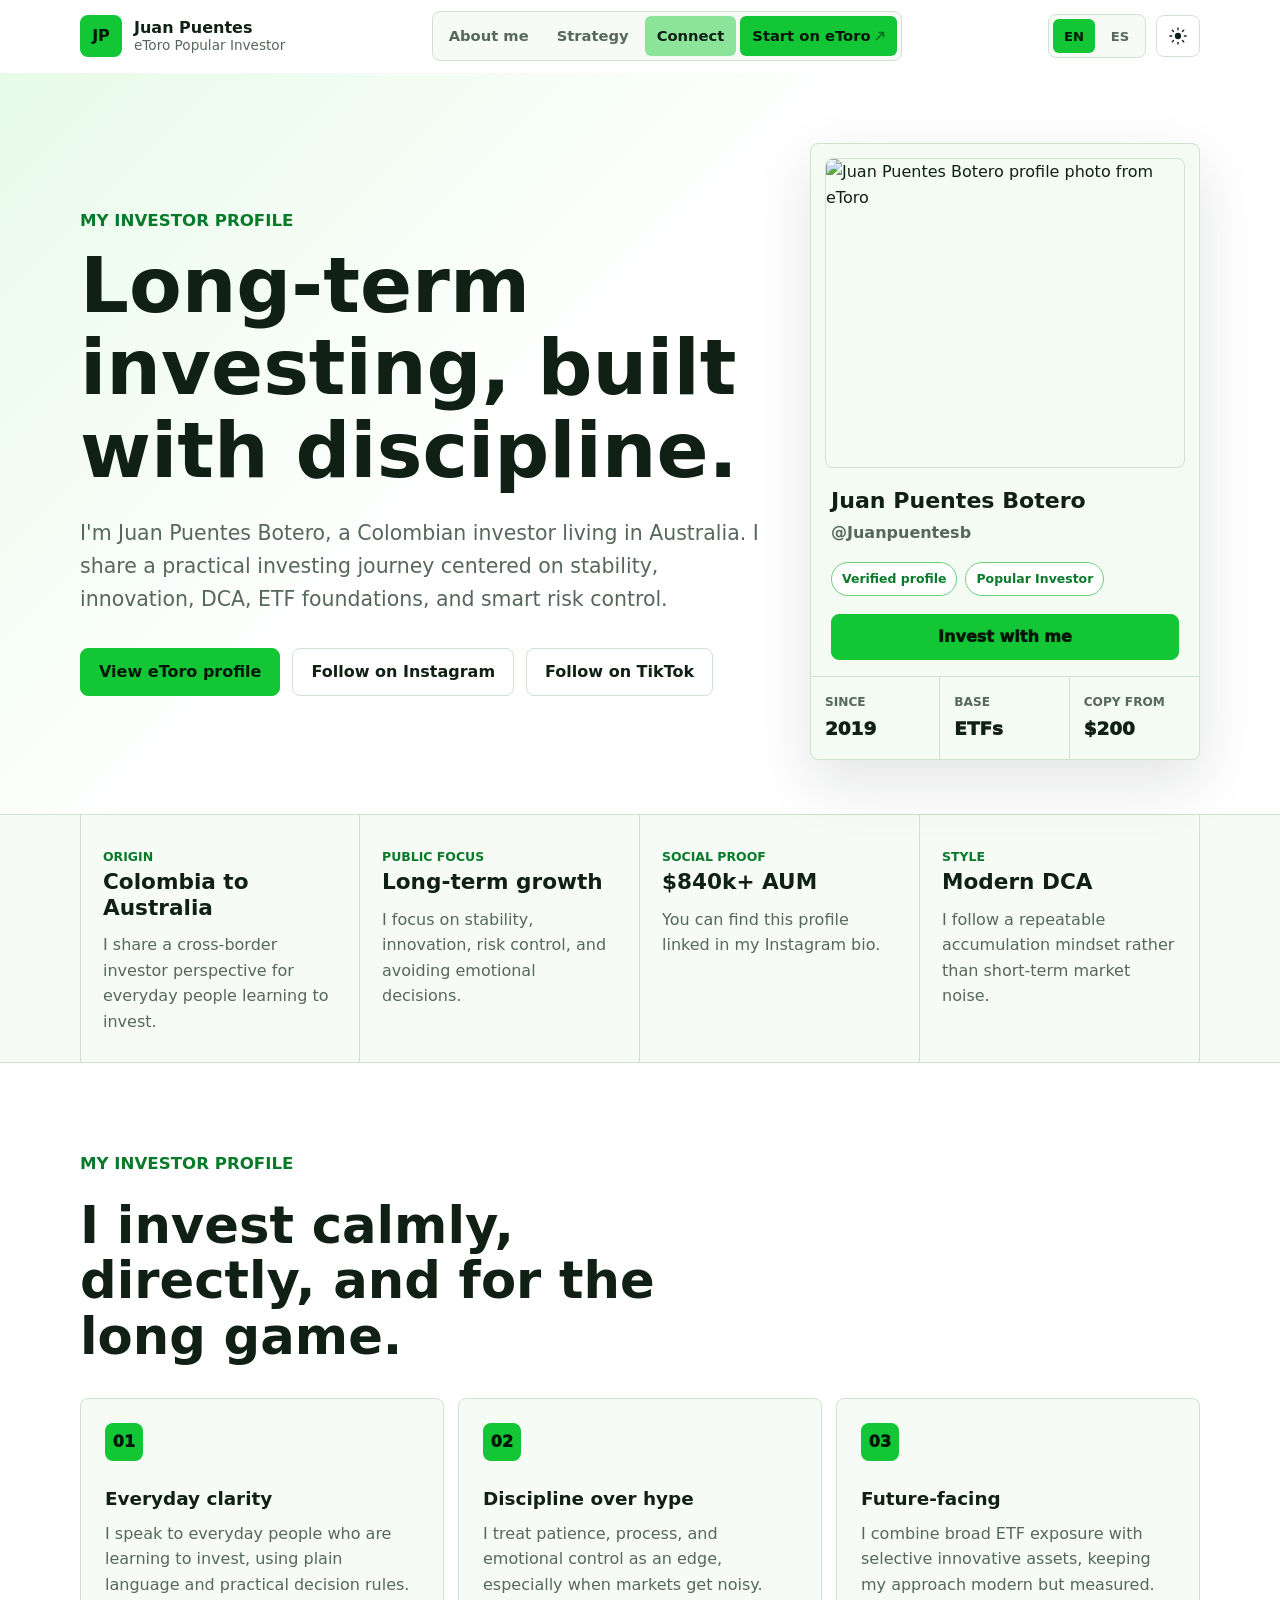
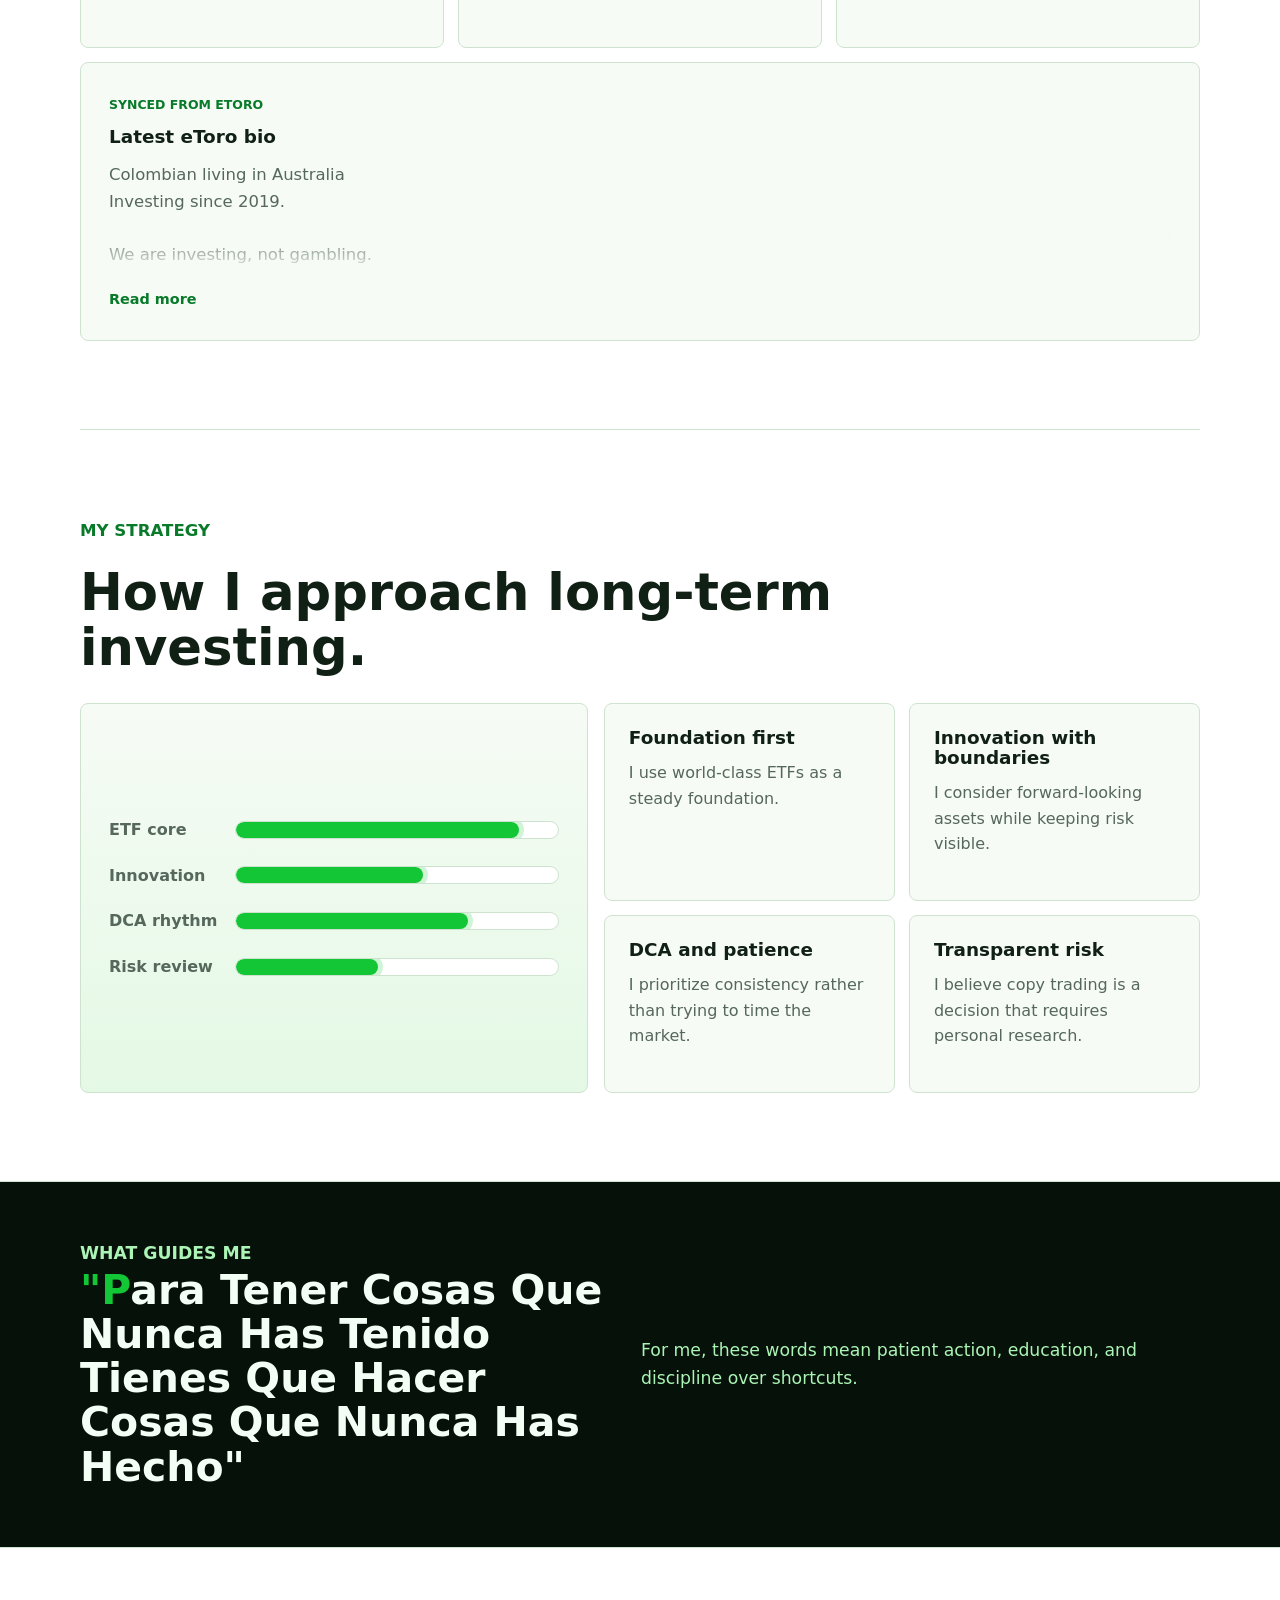
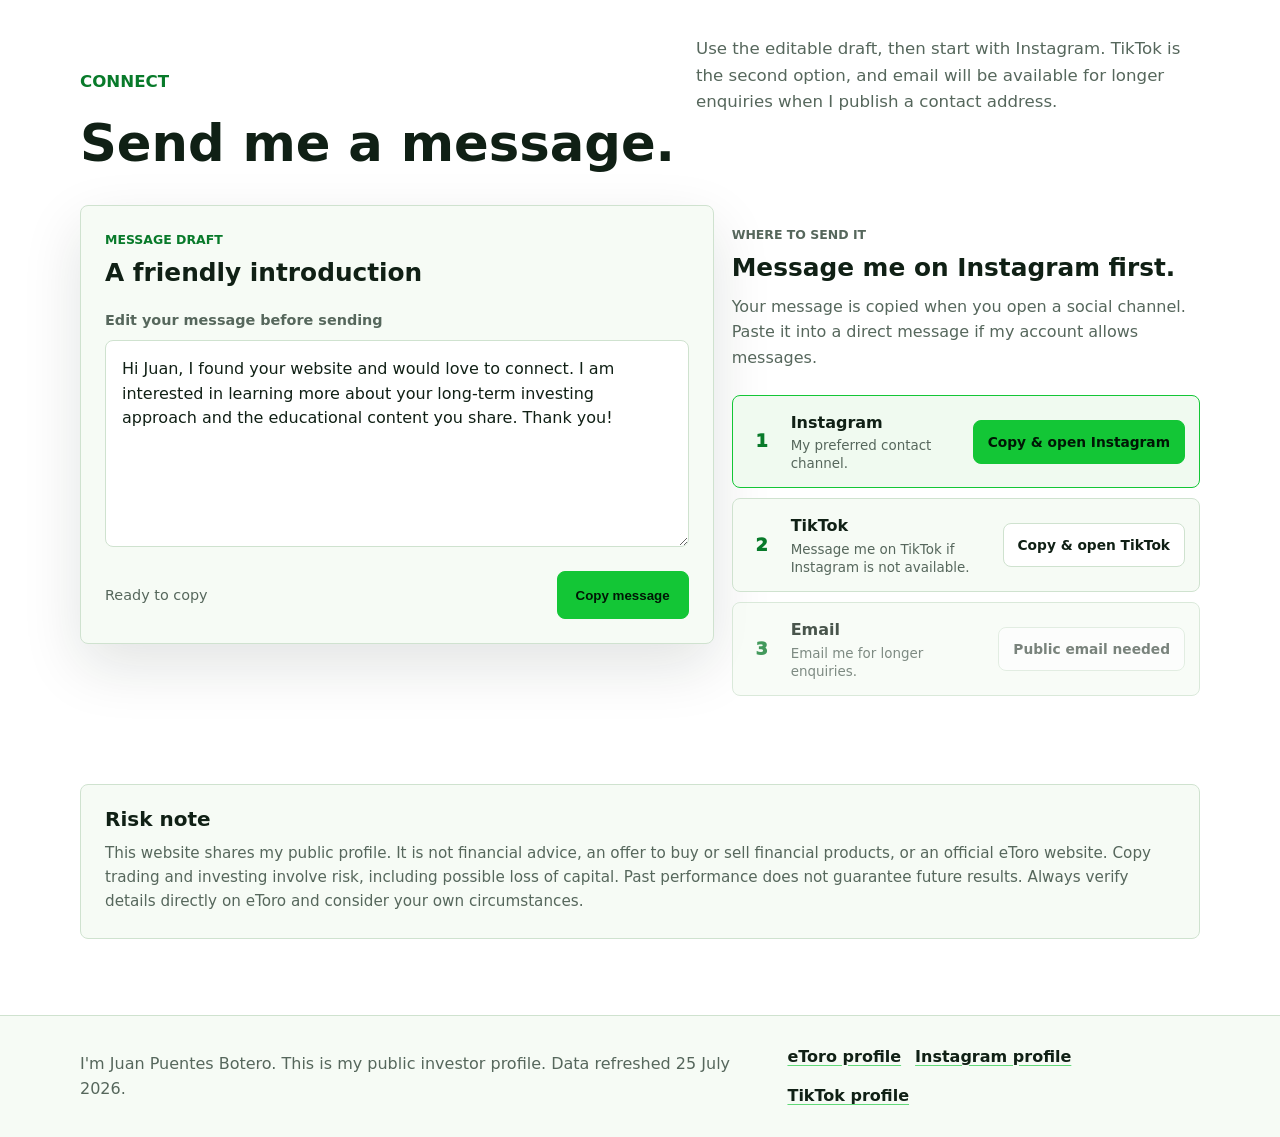
==== commit 3f0420cb: "Rewrite site copy in Juan's voice" ====
--- a/index.html
+++ b/index.html
@@ -4,10 +4,10 @@
     <meta charset="utf-8">
     <meta name="viewport" content="width=device-width, initial-scale=1">
     <meta name="color-scheme" content="light dark">
-    <meta name="description" content="Juan Puentes Botero, a long-term investor based in Australia focused on ETF foundations, DCA, innovation, and smart risk control.">
+    <meta name="description" content="I'm Juan Puentes Botero, a long-term investor based in Australia focused on ETF foundations, DCA, innovation, and smart risk control.">
     <meta name="theme-color" content="#f7fff5">
     <meta property="og:title" content="Juan Puentes | Long-Term Investor">
-    <meta property="og:description" content="The official profile site for Juan Puentes Botero, a Colombian investor living in Australia with a disciplined long-term investing approach.">
+    <meta property="og:description" content="I'm Juan Puentes Botero, a Colombian investor living in Australia with a disciplined long-term investing approach.">
     <meta property="og:type" content="website">
     <meta property="og:url" content="https://juanpuentesb.github.io/">
     <meta property="og:image" content="https://etoro-cdn.etorostatic.com/avatars/original/14513183/5.jpg">
@@ -19,7 +19,7 @@
     <link rel="canonical" href="https://juanpuentesb.github.io/">
     <link rel="icon" href="favicon.svg" type="image/svg+xml">
     <link rel="stylesheet" href="styles.css?v=20260725-contact-flow">
-    <script defer src="script.js?v=20260725-contact-flow"></script>
+    <script defer src="script.js?v=20260725-first-person"></script>
     <script type="application/ld+json">
       {
         "@context": "https://schema.org",
@@ -50,7 +50,7 @@
         </a>
 
         <nav class="nav-links" aria-label="Primary navigation">
-          <a href="#persona" data-i18n="navPersona">Persona</a>
+          <a href="#persona" data-i18n="navPersona">About me</a>
           <a href="#strategy" data-i18n="navStrategy">Strategy</a>
           <a href="#connect" data-i18n="navConnect">Connect</a>
           <a
@@ -81,10 +81,10 @@
       <section class="hero" id="top" aria-labelledby="hero-title">
         <div class="hero-inner">
           <div class="hero-copy">
-            <p class="eyebrow" data-i18n="heroEyebrow">Public investor profile</p>
+            <p class="eyebrow" data-i18n="heroEyebrow">My investor profile</p>
             <h1 id="hero-title" data-i18n="heroTitle">Long-term investing, built with discipline.</h1>
             <p class="hero-lede" data-i18n="heroLede">
-              Juan Puentes Botero is a Colombian investor living in Australia, sharing a practical
+              I'm Juan Puentes Botero, a Colombian investor living in Australia. I share a practical
               investing journey centered on stability, innovation, DCA, ETF foundations, and smart
               risk control.
             </p>
@@ -126,7 +126,7 @@
                 target="_blank"
                 rel="sponsored noopener noreferrer"
                 data-i18n="profileStartInvesting"
-              >Invest with Juan</a>
+              >Invest with me</a>
             </div>
             <dl class="quick-stats">
               <div>
@@ -151,30 +151,30 @@
           <article>
             <span class="stat-kicker" data-i18n="snapshotOrigin">Origin</span>
             <strong data-i18n="snapshotOriginTitle">Colombia to Australia</strong>
-            <p data-i18n="snapshotOriginText">A cross-border investor voice with content for everyday people learning to invest.</p>
+            <p data-i18n="snapshotOriginText">I share a cross-border investor perspective for everyday people learning to invest.</p>
           </article>
           <article>
             <span class="stat-kicker" data-i18n="snapshotFocus">Public focus</span>
             <strong data-i18n="snapshotFocusTitle">Long-term growth</strong>
-            <p data-i18n="snapshotFocusText">Stability, innovation, risk control, and avoiding emotional decision making.</p>
+            <p data-i18n="snapshotFocusText">I focus on stability, innovation, risk control, and avoiding emotional decisions.</p>
           </article>
           <article>
             <span class="stat-kicker" data-i18n="snapshotProof">Social proof</span>
             <strong data-profile="aumDisplay">$685k+ AUM</strong>
-            <p data-i18n="snapshotProofText" data-profile="socialProofDetail">Listed in Juan's Instagram bio at the time this site was drafted.</p>
+            <p data-i18n="snapshotProofText" data-profile="socialProofDetail">You can find this profile linked in my Instagram bio.</p>
           </article>
           <article>
             <span class="stat-kicker" data-i18n="snapshotStyle">Style</span>
             <strong data-i18n="snapshotStyleTitle">Modern DCA</strong>
-            <p data-i18n="snapshotStyleText">A repeatable accumulation mindset rather than short-term market noise.</p>
+            <p data-i18n="snapshotStyleText">I follow a repeatable accumulation mindset rather than short-term market noise.</p>
           </article>
         </div>
       </section>
 
       <section class="section" id="persona" aria-labelledby="persona-title">
         <div class="section-header">
-          <p class="eyebrow" data-i18n="personaEyebrow">Investor persona</p>
-          <h2 id="persona-title" data-i18n="personaTitle">Calm, direct, and built for people who want the long game.</h2>
+          <p class="eyebrow" data-i18n="personaEyebrow">My investor profile</p>
+          <h2 id="persona-title" data-i18n="personaTitle">I invest calmly, directly, and for the long game.</h2>
         </div>
 
         <div class="persona-layout">
@@ -182,15 +182,15 @@
             <span class="card-number">01</span>
             <h3 data-i18n="personaCardOneTitle">Everyday clarity</h3>
             <p data-i18n="personaCardOneText">
-              Speaks to people who are learning to invest like normal people, using plain language
-              and practical decision rules.
+              I speak to everyday people who are learning to invest, using plain language and
+              practical decision rules.
             </p>
           </article>
           <article class="persona-card">
             <span class="card-number">02</span>
             <h3 data-i18n="personaCardTwoTitle">Discipline over hype</h3>
             <p data-i18n="personaCardTwoText">
-              Positions patience, process, and emotional control as the edge, especially when markets
+              I treat patience, process, and emotional control as an edge, especially when markets
               get noisy.
             </p>
           </article>
@@ -198,8 +198,8 @@
             <span class="card-number">03</span>
             <h3 data-i18n="personaCardThreeTitle">Future-facing</h3>
             <p data-i18n="personaCardThreeText">
-              Combines broad ETF exposure with selective innovative assets, keeping the message modern
-              but still measured.
+              I combine broad ETF exposure with selective innovative assets, keeping my approach
+              modern but measured.
             </p>
           </article>
         </div>
@@ -219,8 +219,8 @@
 
       <section class="section strategy-section" id="strategy" aria-labelledby="strategy-title">
         <div class="section-header compact">
-          <p class="eyebrow" data-i18n="strategyEyebrow">Strategy architecture</p>
-          <h2 id="strategy-title" data-i18n="strategyTitle">A balanced framework for public communication.</h2>
+          <p class="eyebrow" data-i18n="strategyEyebrow">My strategy</p>
+          <h2 id="strategy-title" data-i18n="strategyTitle">How I approach long-term investing.</h2>
         </div>
 
         <div class="strategy-layout">
@@ -246,19 +246,19 @@
           <div class="strategy-list">
             <article>
               <h3 data-i18n="strategyCardOneTitle">Foundation first</h3>
-              <p data-i18n="strategyCardOneText">Use world-class ETFs as the steady base of the story.</p>
+              <p data-i18n="strategyCardOneText">I use world-class ETFs as a steady foundation.</p>
             </article>
             <article>
               <h3 data-i18n="strategyCardTwoTitle">Innovation with boundaries</h3>
-              <p data-i18n="strategyCardTwoText">Highlight forward-looking assets while keeping the risk language visible.</p>
+              <p data-i18n="strategyCardTwoText">I consider forward-looking assets while keeping risk visible.</p>
             </article>
             <article>
               <h3 data-i18n="strategyCardThreeTitle">DCA and patience</h3>
-              <p data-i18n="strategyCardThreeText">Make consistency the signature behavior, not market timing.</p>
+              <p data-i18n="strategyCardThreeText">I prioritize consistency rather than trying to time the market.</p>
             </article>
             <article>
               <h3 data-i18n="strategyCardFourTitle">Transparent risk</h3>
-              <p data-i18n="strategyCardFourText">Keep copy trading framed as a decision that needs personal research.</p>
+              <p data-i18n="strategyCardFourText">I believe copy trading is a decision that requires personal research.</p>
             </article>
           </div>
         </div>
@@ -266,23 +266,21 @@
 
       <section class="quote-band" aria-labelledby="message-title">
         <div>
-          <p class="eyebrow" data-i18n="quoteEyebrow">Message platform</p>
+          <p class="eyebrow" data-i18n="quoteEyebrow">What guides me</p>
           <h2 id="message-title">"Para Tener Cosas Que Nunca Has Tenido Tienes Que Hacer Cosas Que Nunca Has Hecho"</h2>
         </div>
         <p data-i18n="quoteText">
-          A premium site for Juan should sound measured: long-term, educational, transparent, and
-          community-minded. The content should invite people to connect, learn, and verify the data
-          directly on the platforms where he publishes.
+          For me, these words mean patient action, education, and discipline over shortcuts.
         </p>
       </section>
 
       <section class="section" id="connect" aria-labelledby="connect-title">
         <div class="section-header">
           <p class="eyebrow" data-i18n="connectEyebrow">Connect</p>
-          <h2 id="connect-title" data-i18n="connectTitle">Send Juan a message.</h2>
+          <h2 id="connect-title" data-i18n="connectTitle">Send me a message.</h2>
           <p data-i18n="connectIntro">
-            Use the editable draft, then start with Instagram. TikTok is the second option and email
-            is available for longer enquiries once Juan publishes a contact address.
+            Use the editable draft, then start with Instagram. TikTok is the second option, and email
+            will be available for longer enquiries when I publish a contact address.
           </p>
         </div>
 
@@ -304,17 +302,17 @@
 
           <div class="contact-channels">
             <p class="eyebrow" data-i18n="contactChannelsEyebrow">Where to send it</p>
-            <h3 data-i18n="contactChannelsTitle">Start with Instagram.</h3>
+            <h3 data-i18n="contactChannelsTitle">Message me on Instagram first.</h3>
             <p data-i18n="contactChannelsText">
               Your message is copied when you open a social channel. Paste it into a direct message
-              if Juan's account allows messages.
+              if my account allows messages.
             </p>
             <ol class="channel-list">
               <li class="channel-item channel-primary">
                 <span class="channel-rank" aria-hidden="true">1</span>
                 <span class="channel-copy">
                   <strong>Instagram</strong>
-                  <span data-i18n="contactInstagramText">Juan's preferred contact channel.</span>
+                  <span data-i18n="contactInstagramText">My preferred contact channel.</span>
                 </span>
                 <a
                   class="button button-primary channel-link"
@@ -329,7 +327,7 @@
                 <span class="channel-rank" aria-hidden="true">2</span>
                 <span class="channel-copy">
                   <strong>TikTok</strong>
-                  <span data-i18n="contactTiktokText">Use TikTok if Instagram is not available.</span>
+                  <span data-i18n="contactTiktokText">Message me on TikTok if Instagram is not available.</span>
                 </span>
                 <a
                   class="button button-secondary channel-link"
@@ -344,7 +342,7 @@
                 <span class="channel-rank" aria-hidden="true">3</span>
                 <span class="channel-copy">
                   <strong data-i18n="contactEmailTitle">Email</strong>
-                  <span data-i18n="contactEmailText">Best for longer enquiries.</span>
+                  <span data-i18n="contactEmailText">Email me for longer enquiries.</span>
                 </span>
                 <a
                   class="button button-secondary channel-link"
@@ -362,18 +360,17 @@
       <section class="disclaimer" aria-labelledby="risk-title">
         <h2 id="risk-title" data-i18n="riskTitle">Risk note</h2>
         <p data-i18n="riskText">
-          This is an independent profile website concept based on public profile information. It is
-          not financial advice, not an offer to buy or sell financial products, and not an official
-          eToro website. Copy trading and investing involve risk, including possible loss of capital.
-          Past performance does not guarantee future results. Always verify details directly on eToro
-          and consider your own circumstances.
+          This website shares my public profile. It is not financial advice, an offer to buy or sell
+          financial products, or an official eToro website. Copy trading and investing involve risk,
+          including possible loss of capital. Past performance does not guarantee future results.
+          Always verify details directly on eToro and consider your own circumstances.
         </p>
       </section>
     </main>
 
     <footer class="site-footer">
       <p>
-        <span data-i18n="footerText">Juan Puentes Botero. Public investor profile.</span>
+        <span data-i18n="footerText">I'm Juan Puentes Botero. This is my public investor profile.</span>
         <span data-i18n="footerDataText">Data refreshed</span>
         <span data-profile="lastUpdated">May 2026</span>.
       </p>
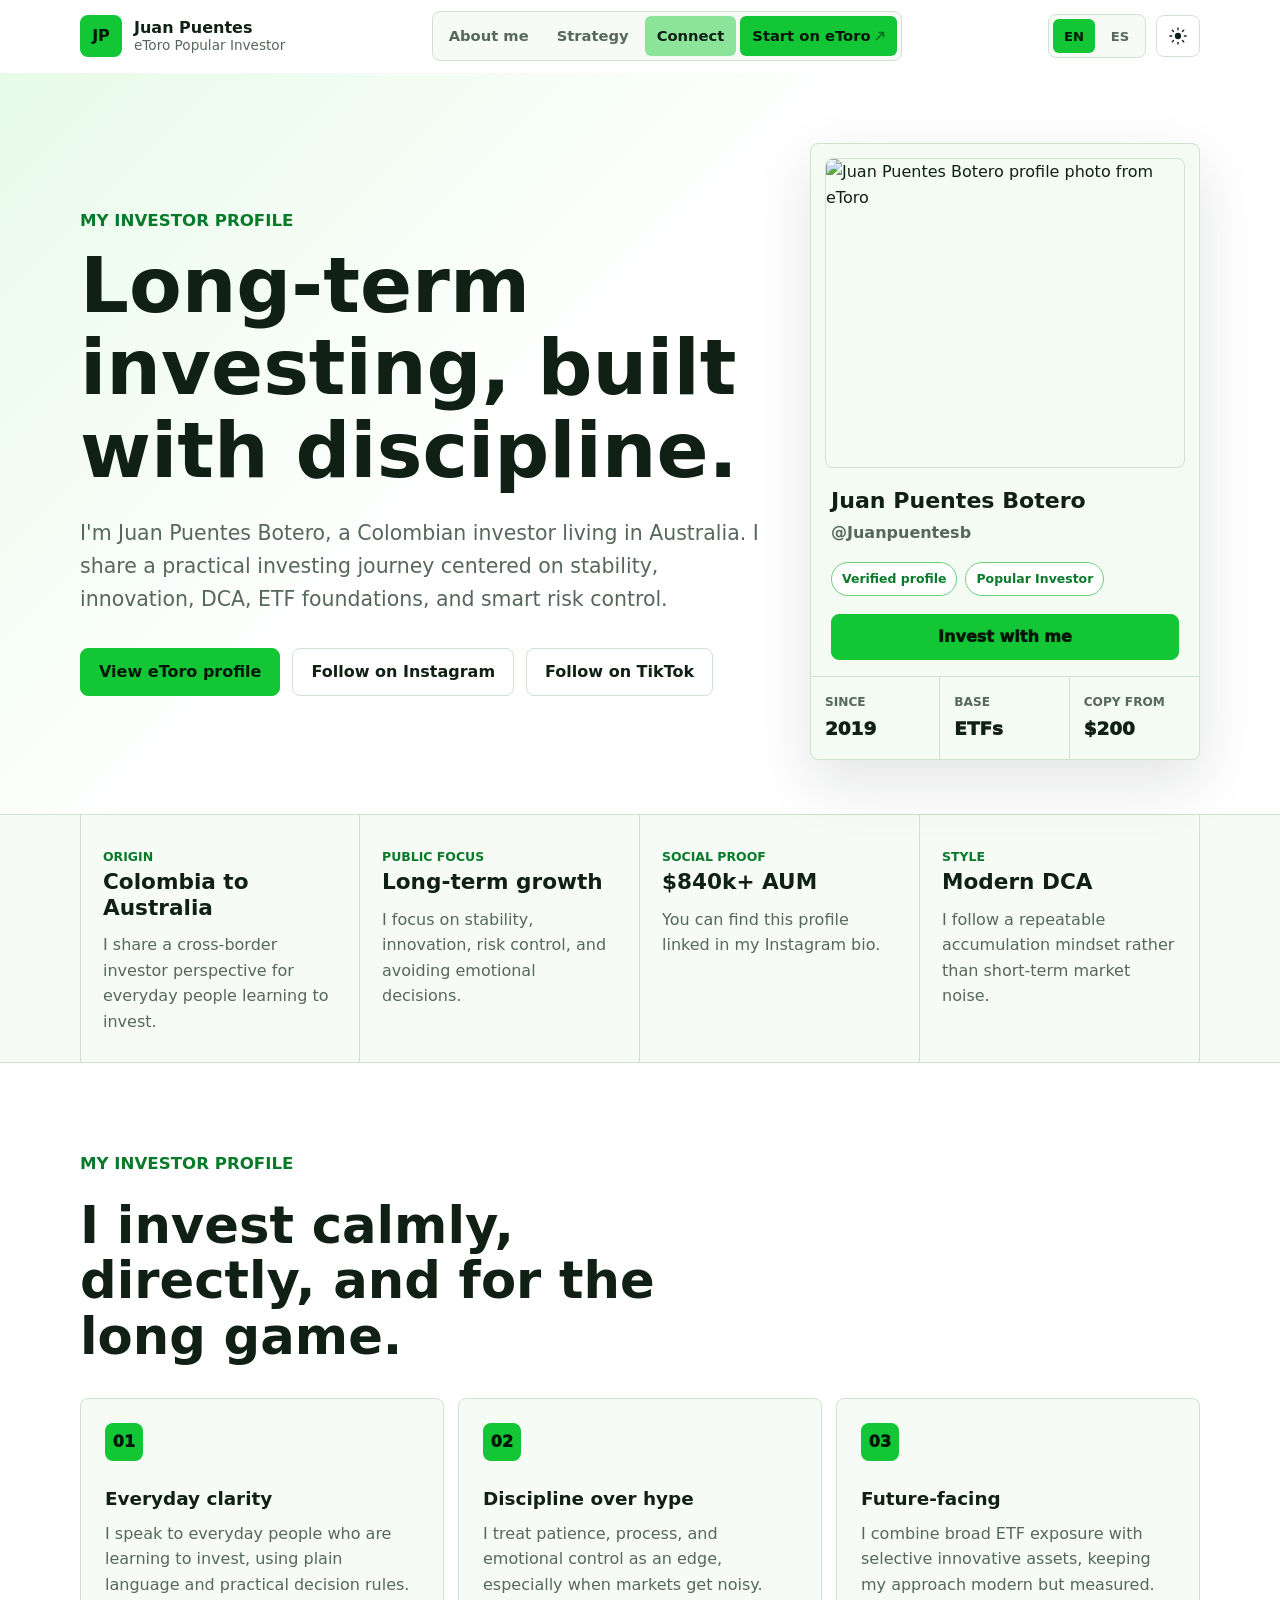
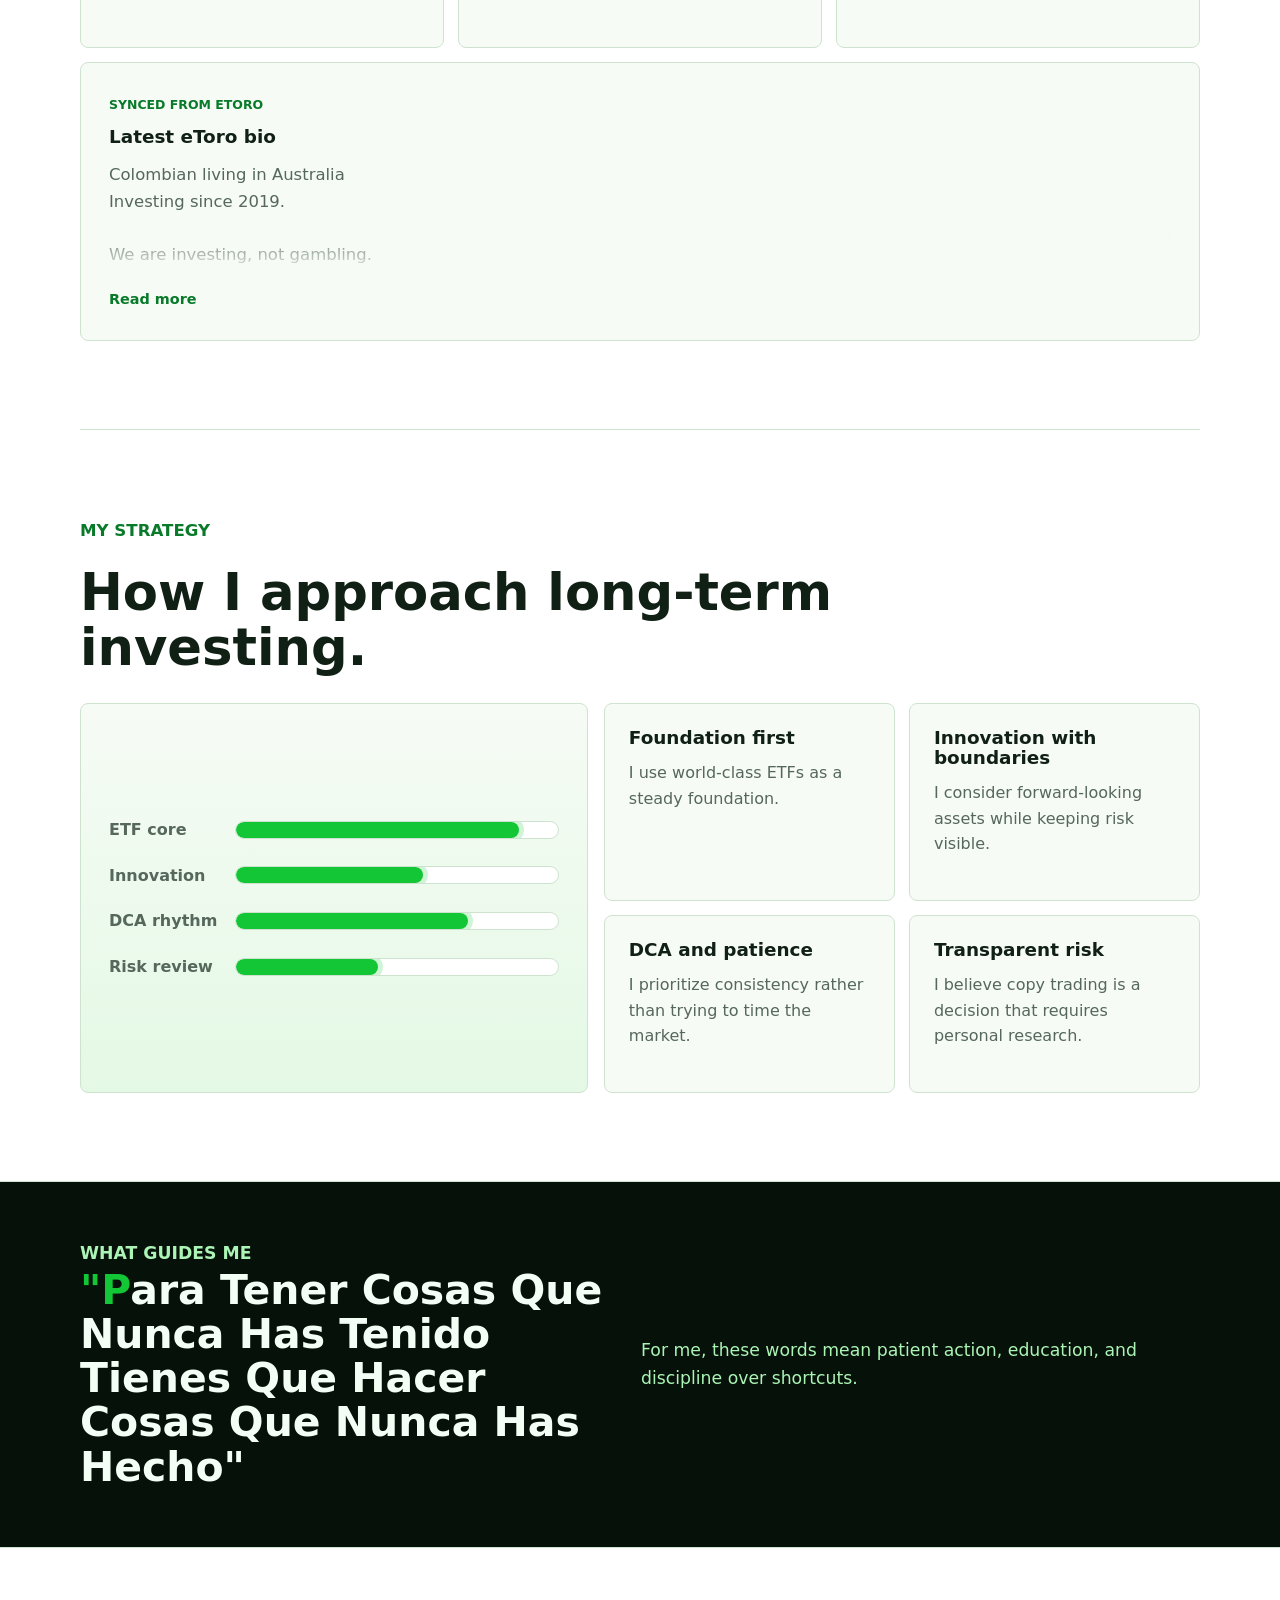
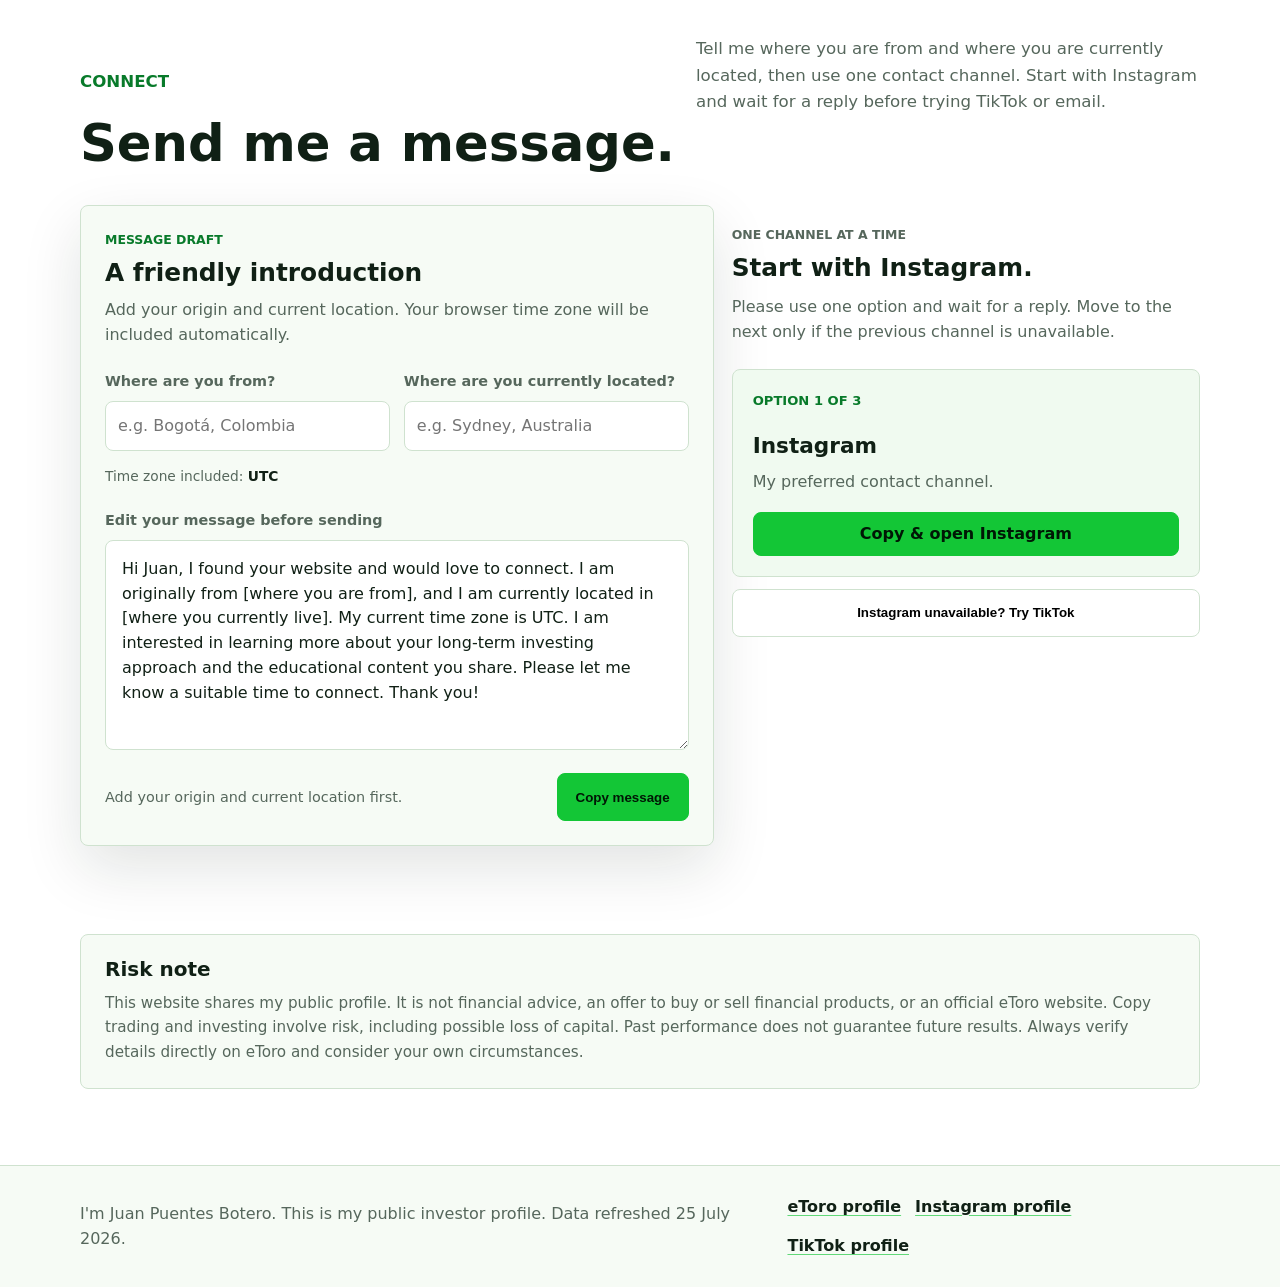
==== commit e0257af3: "Guide visitors through one contact channel" ====
--- a/index.html
+++ b/index.html
@@ -18,8 +18,8 @@
     <title>Juan Puentes | Long-Term Investor</title>
     <link rel="canonical" href="https://juanpuentesb.github.io/">
     <link rel="icon" href="favicon.svg" type="image/svg+xml">
-    <link rel="stylesheet" href="styles.css?v=20260725-contact-flow">
-    <script defer src="script.js?v=20260725-first-person"></script>
+    <link rel="stylesheet" href="styles.css?v=20260725-single-contact">
+    <script defer src="script.js?v=20260725-single-contact"></script>
     <script type="application/ld+json">
       {
         "@context": "https://schema.org",
@@ -279,8 +279,8 @@
           <p class="eyebrow" data-i18n="connectEyebrow">Connect</p>
           <h2 id="connect-title" data-i18n="connectTitle">Send me a message.</h2>
           <p data-i18n="connectIntro">
-            Use the editable draft, then start with Instagram. TikTok is the second option, and email
-            will be available for longer enquiries when I publish a contact address.
+            Tell me where you are from and where you are currently located, then use one contact
+            channel. Start with Instagram and wait for a reply before trying TikTok or email.
           </p>
         </div>
 
@@ -288,6 +288,41 @@
           <div class="message-composer">
             <p class="eyebrow" data-i18n="messageDraftEyebrow">Message draft</p>
             <h3 data-i18n="messageDraftTitle">A friendly introduction</h3>
+            <p class="message-location-intro" data-i18n="messageLocationIntro">
+              Add your origin and current location. Your browser time zone will be included automatically.
+            </p>
+            <div class="location-fields">
+              <div class="location-field">
+                <label for="contact-origin" data-i18n="contactOriginLabel">Where are you from?</label>
+                <input
+                  id="contact-origin"
+                  class="contact-input"
+                  type="text"
+                  autocomplete="country-name"
+                  placeholder="e.g. Bogotá, Colombia"
+                  required
+                  data-contact-origin
+                  data-i18n-placeholder="contactOriginPlaceholder"
+                >
+              </div>
+              <div class="location-field">
+                <label for="contact-location" data-i18n="contactLocationLabel">Where are you currently located?</label>
+                <input
+                  id="contact-location"
+                  class="contact-input"
+                  type="text"
+                  autocomplete="address-level2"
+                  placeholder="e.g. Sydney, Australia"
+                  required
+                  data-contact-location
+                  data-i18n-placeholder="contactLocationPlaceholder"
+                >
+              </div>
+              <p class="contact-timezone">
+                <span data-i18n="contactTimezoneLabel">Time zone included:</span>
+                <strong data-contact-timezone>Australia/Sydney</strong>
+              </p>
+            </div>
             <label for="contact-message" data-i18n="messageDraftLabel">Edit your message before sending</label>
             <textarea id="contact-message" class="contact-message" rows="7" data-contact-message></textarea>
             <div class="composer-footer">
@@ -300,59 +335,44 @@
             </div>
           </div>
 
-          <div class="contact-channels">
-            <p class="eyebrow" data-i18n="contactChannelsEyebrow">Where to send it</p>
-            <h3 data-i18n="contactChannelsTitle">Message me on Instagram first.</h3>
+          <div class="contact-channels" data-contact-router>
+            <p class="eyebrow" data-i18n="contactChannelsEyebrow">One channel at a time</p>
+            <h3 data-i18n="contactChannelsTitle">Start with Instagram.</h3>
             <p data-i18n="contactChannelsText">
-              Your message is copied when you open a social channel. Paste it into a direct message
-              if my account allows messages.
-            </p>
-            <ol class="channel-list">
-              <li class="channel-item channel-primary">
-                <span class="channel-rank" aria-hidden="true">1</span>
-                <span class="channel-copy">
-                  <strong>Instagram</strong>
-                  <span data-i18n="contactInstagramText">My preferred contact channel.</span>
-                </span>
-                <a
-                  class="button button-primary channel-link"
-                  href="https://www.instagram.com/juanpuentesb/"
-                  target="_blank"
-                  rel="noopener noreferrer"
-                  data-copy-before-open
-                  data-i18n="openInstagram"
-                >Copy &amp; open Instagram</a>
-              </li>
-              <li class="channel-item">
-                <span class="channel-rank" aria-hidden="true">2</span>
-                <span class="channel-copy">
-                  <strong>TikTok</strong>
-                  <span data-i18n="contactTiktokText">Message me on TikTok if Instagram is not available.</span>
-                </span>
-                <a
-                  class="button button-secondary channel-link"
-                  href="https://www.tiktok.com/@juanpuentesb"
-                  target="_blank"
-                  rel="noopener noreferrer"
-                  data-copy-before-open
-                  data-i18n="openTiktok"
-                >Copy &amp; open TikTok</a>
-              </li>
-              <li class="channel-item is-disabled">
-                <span class="channel-rank" aria-hidden="true">3</span>
-                <span class="channel-copy">
-                  <strong data-i18n="contactEmailTitle">Email</strong>
-                  <span data-i18n="contactEmailText">Email me for longer enquiries.</span>
-                </span>
-                <a
-                  class="button button-secondary channel-link"
-                  data-email-link
-                  data-contact-email=""
-                  aria-disabled="true"
-                  data-i18n="emailPending"
-                >Public email needed</a>
-              </li>
-            </ol>
+              Please use one option and wait for a reply. Move to the next only if the previous
+              channel is unavailable.
+            </p>
+            <article class="contact-route-card" aria-live="polite">
+              <span class="contact-route-step" data-contact-route-step>Option 1 of 3</span>
+              <div class="contact-route-copy">
+                <strong data-contact-route-name>Instagram</strong>
+                <p data-contact-route-description>My preferred contact channel.</p>
+                <a class="contact-email-address" href="mailto:j.puentesb@hotmail.com" data-contact-email-address hidden>
+                  j.puentesb@hotmail.com
+                </a>
+              </div>
+              <a
+                class="button button-primary contact-route-action"
+                href="https://www.instagram.com/juanpuentesb/"
+                target="_blank"
+                rel="noopener noreferrer"
+                data-contact-action
+              >Copy &amp; open Instagram</a>
+            </article>
+            <div class="contact-route-navigation">
+              <button
+                class="button button-secondary"
+                type="button"
+                data-contact-previous
+                data-i18n="contactPrevious"
+                hidden
+              >Previous option</button>
+              <button
+                class="button button-secondary"
+                type="button"
+                data-contact-next
+              >Instagram unavailable? Try TikTok</button>
+            </div>
           </div>
         </div>
       </section>
--- a/styles.css
+++ b/styles.css
@@ -1182,6 +1182,18 @@
   font-size: 1.55rem;
 }
 
+.message-location-intro {
+  margin: 10px 0 0;
+  color: var(--muted);
+}
+
+.location-fields {
+  display: grid;
+  grid-template-columns: repeat(2, minmax(0, 1fr));
+  gap: 14px;
+  margin-top: 22px;
+}
+
 .message-composer label {
   display: block;
   margin: 22px 0 8px;
@@ -1190,25 +1202,55 @@
   font-weight: 800;
 }
 
+.location-field label {
+  margin: 0 0 8px;
+}
+
+.contact-input,
 .contact-message {
   width: 100%;
-  min-height: 190px;
-  resize: vertical;
   border: 1px solid var(--line);
   border-radius: var(--radius);
   background: var(--surface);
   color: var(--ink);
+  font: inherit;
+}
+
+.contact-input {
+  min-height: 48px;
+  padding: 11px 12px;
+}
+
+.contact-message {
+  min-height: 210px;
+  resize: vertical;
   padding: 16px;
-  font: inherit;
   line-height: 1.55;
 }
 
+.contact-input:focus,
 .contact-message:focus {
   border-color: var(--green);
   box-shadow: 0 0 0 3px var(--green-glow);
   outline: 0;
 }
 
+.contact-input[aria-invalid="true"] {
+  border-color: #c52b2b;
+  box-shadow: 0 0 0 3px color-mix(in srgb, #c52b2b 18%, transparent);
+}
+
+.contact-timezone {
+  grid-column: 1 / -1;
+  margin: 0;
+  color: var(--muted);
+  font-size: 0.86rem;
+}
+
+.contact-timezone strong {
+  color: var(--ink);
+}
+
 .composer-footer {
   display: flex;
   align-items: center;
@@ -1224,7 +1266,7 @@
 
 .copy-status,
 .contact-channels > p,
-.channel-copy span {
+.contact-route-copy p {
   color: var(--muted);
 }
 
@@ -1240,62 +1282,69 @@
   margin: 12px 0 0;
 }
 
-.channel-list {
-  display: grid;
+.contact-route-card {
+  display: grid;
+  gap: 18px;
+  margin-top: 24px;
+  border: 1px solid var(--line);
+  border-radius: var(--radius);
+  background: color-mix(in srgb, var(--surface-raised) 76%, var(--green-soft));
+  padding: 20px;
+}
+
+.contact-route-step {
+  justify-self: start;
+  color: var(--green-deep);
+  font-size: 0.82rem;
+  font-weight: 900;
+  text-transform: uppercase;
+}
+
+.contact-route-copy strong,
+.contact-route-copy p {
+  display: block;
+}
+
+.contact-route-copy strong {
+  font-size: 1.35rem;
+}
+
+.contact-route-copy p {
+  margin: 6px 0 0;
+  line-height: 1.5;
+}
+
+.contact-email-address {
+  display: inline-block;
+  margin-top: 10px;
+  color: var(--green-deep);
+  font-weight: 800;
+  overflow-wrap: anywhere;
+  text-decoration-thickness: 2px;
+  text-underline-offset: 4px;
+}
+
+.contact-email-address[hidden],
+.contact-route-navigation [hidden] {
+  display: none;
+}
+
+.contact-route-action {
+  width: 100%;
+  min-height: 44px;
+  text-align: center;
+}
+
+.contact-route-navigation {
+  display: flex;
   gap: 10px;
-  margin: 24px 0 0;
-  padding: 0;
-  list-style: none;
-}
-
-.channel-item {
-  display: grid;
-  grid-template-columns: 30px minmax(0, 1fr) auto;
-  gap: 14px;
-  align-items: center;
-  border: 1px solid var(--line);
-  border-radius: var(--radius);
-  background: var(--surface-raised);
-  padding: 14px;
-}
-
-.channel-primary {
-  border-color: var(--green);
-  background: color-mix(in srgb, var(--surface-raised) 76%, var(--green-soft));
-}
-
-.channel-rank {
-  color: var(--green-deep);
-  font-size: 1.1rem;
-  font-weight: 950;
+  margin-top: 12px;
+}
+
+.contact-route-navigation .button {
+  flex: 1;
+  cursor: pointer;
   text-align: center;
-}
-
-.channel-copy strong,
-.channel-copy span {
-  display: block;
-}
-
-.channel-copy strong {
-  font-size: 1rem;
-}
-
-.channel-copy span {
-  margin-top: 2px;
-  font-size: 0.84rem;
-  line-height: 1.35;
-}
-
-.channel-link {
-  min-width: 176px;
-  min-height: 44px;
-  padding-inline: 14px;
-  font-size: 0.86rem;
-  text-align: center;
-}
-
-.channel-item.is-disabled {
-  opacity: 0.76;
 }
 
 .disclaimer {
@@ -1491,13 +1540,12 @@
     flex-direction: column;
   }
 
-  .channel-item {
-    grid-template-columns: 30px minmax(0, 1fr);
-  }
-
-  .channel-link {
-    grid-column: 2;
-    width: 100%;
+  .location-fields {
+    grid-template-columns: 1fr;
+  }
+
+  .contact-route-navigation {
+    flex-direction: column;
   }
 
   .snapshot-grid article,
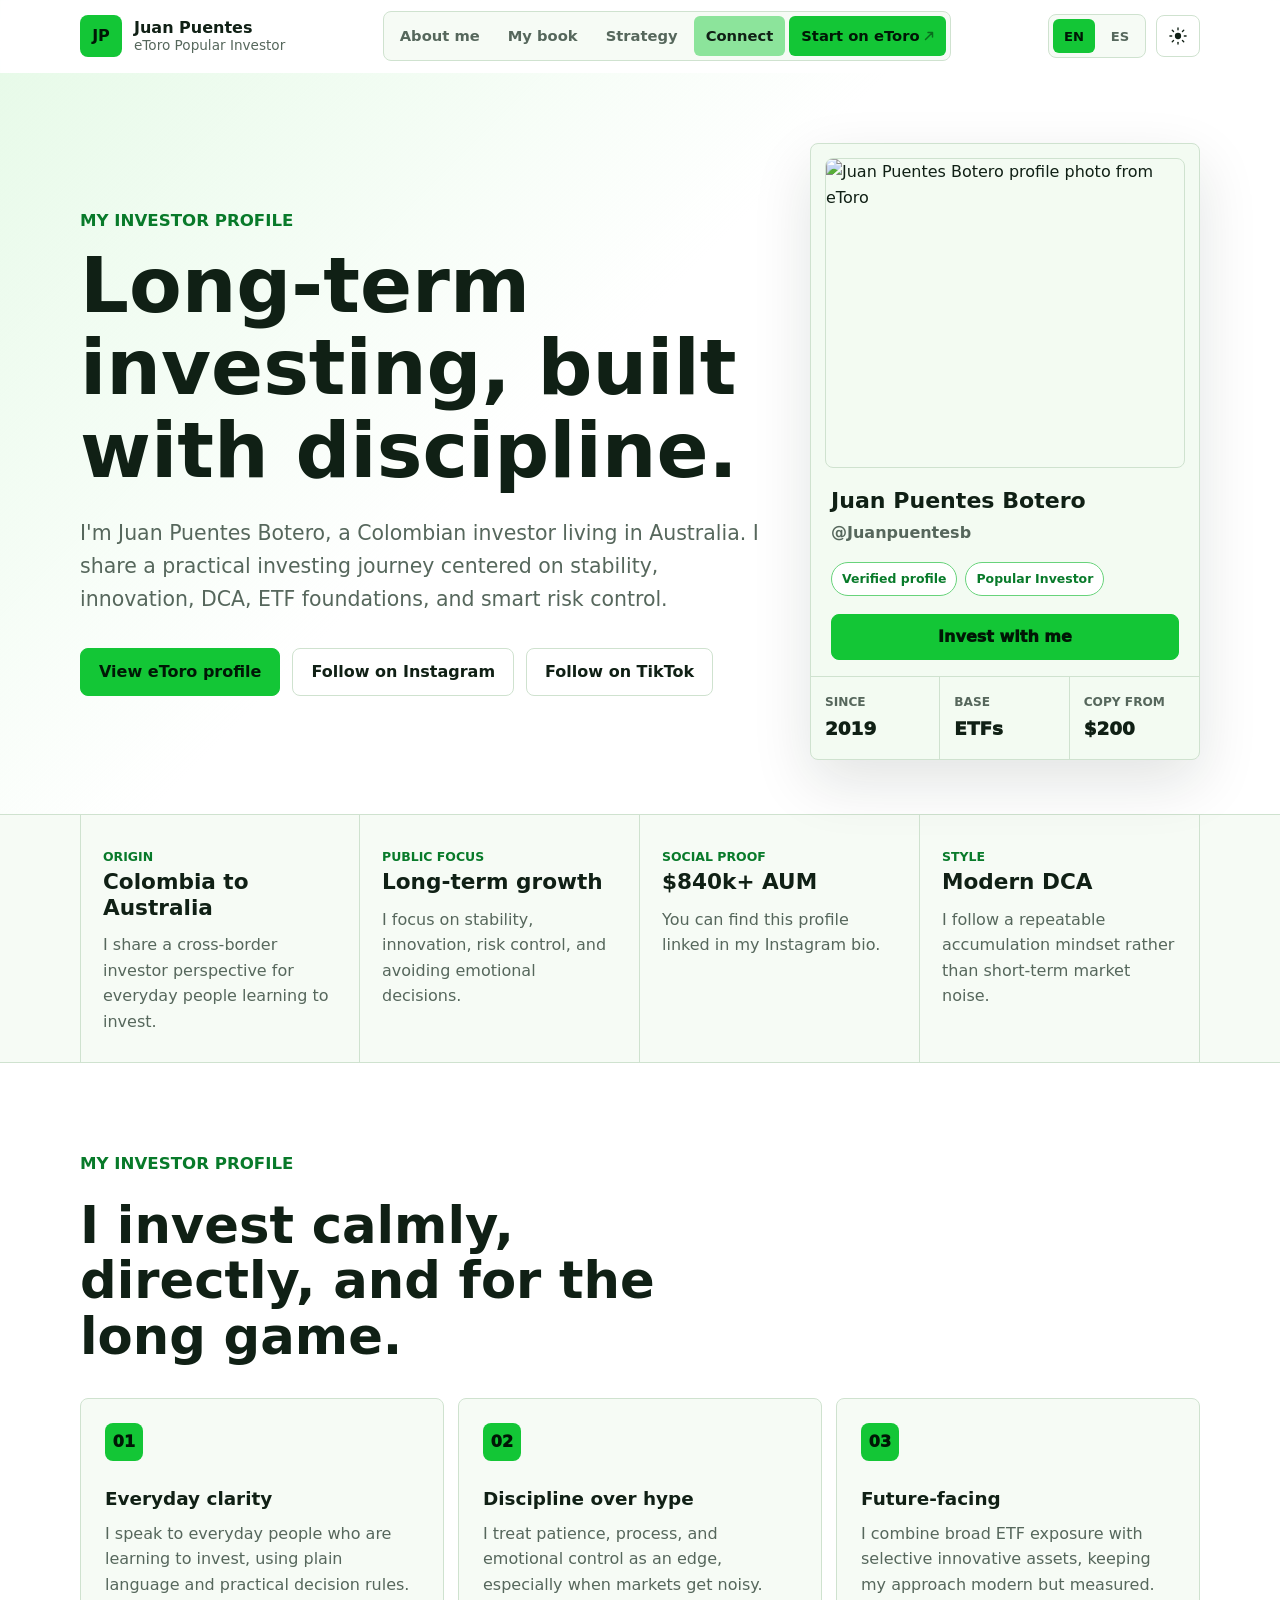
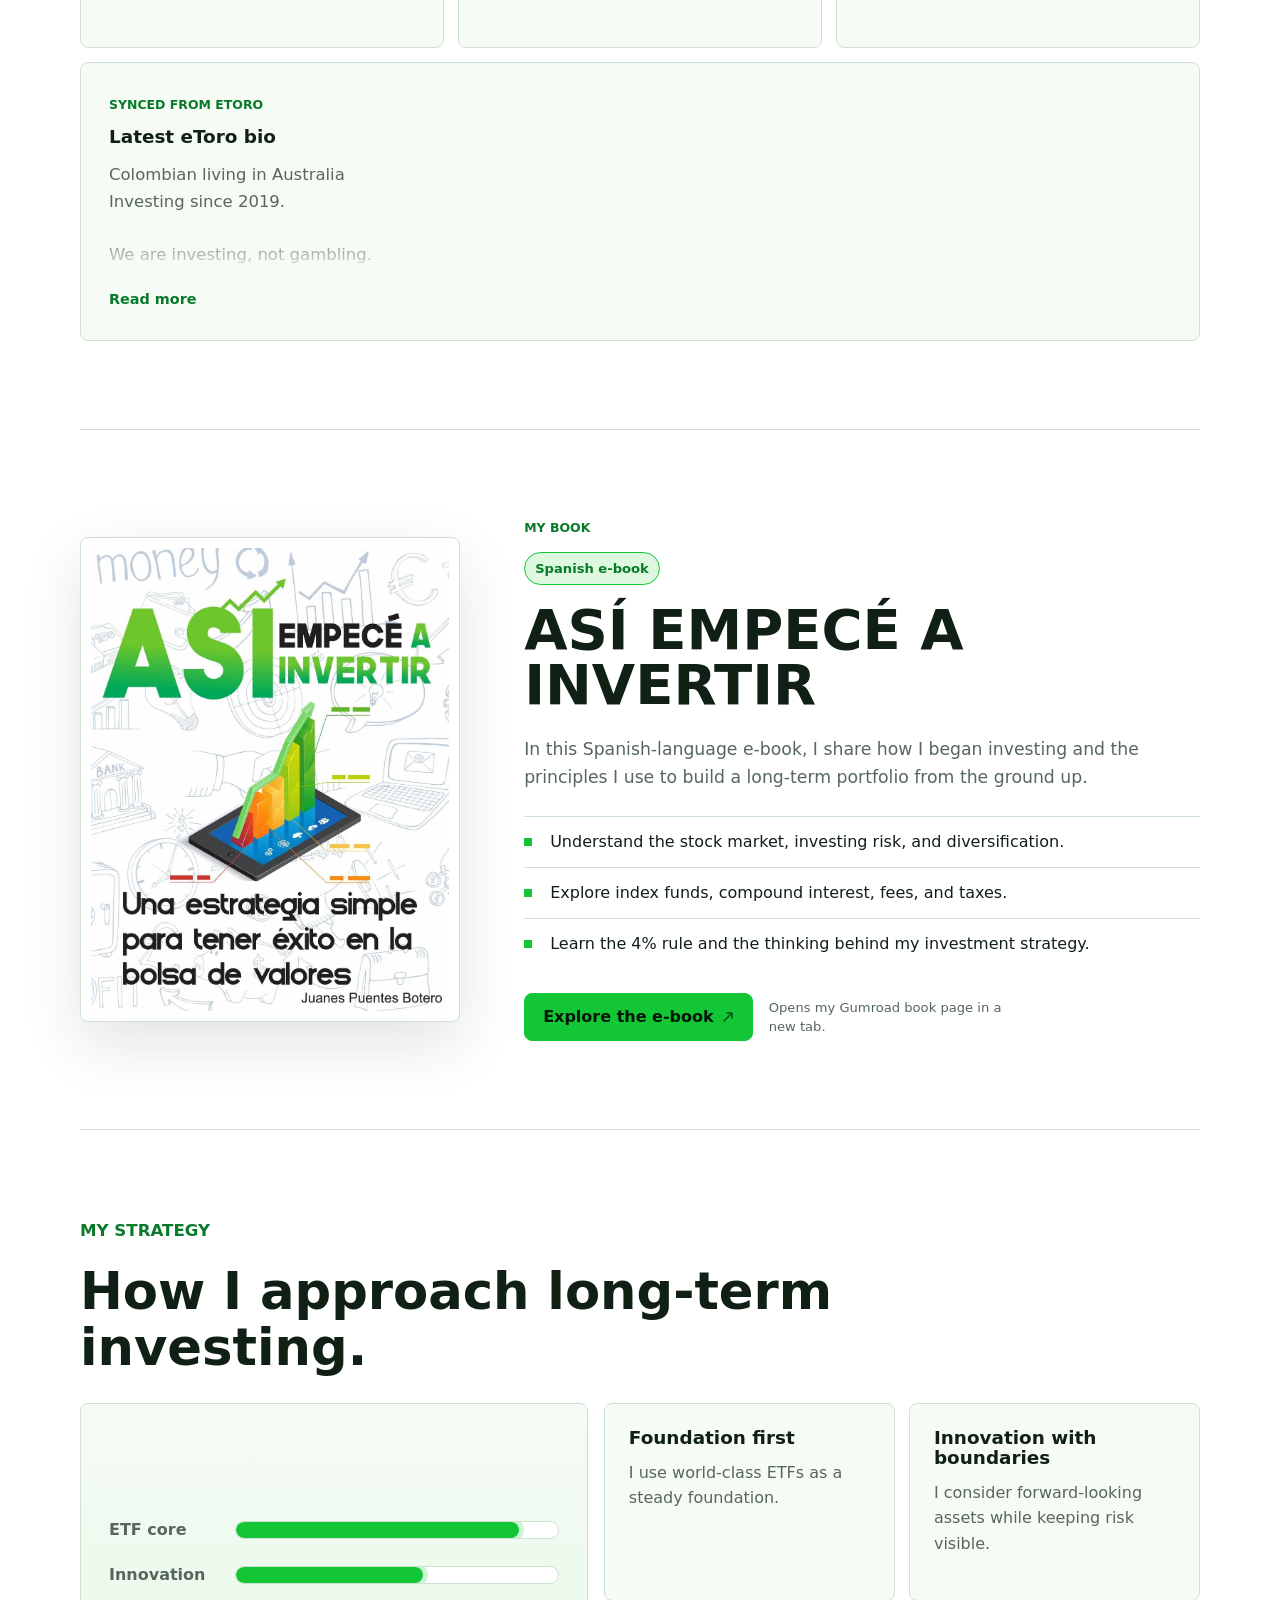
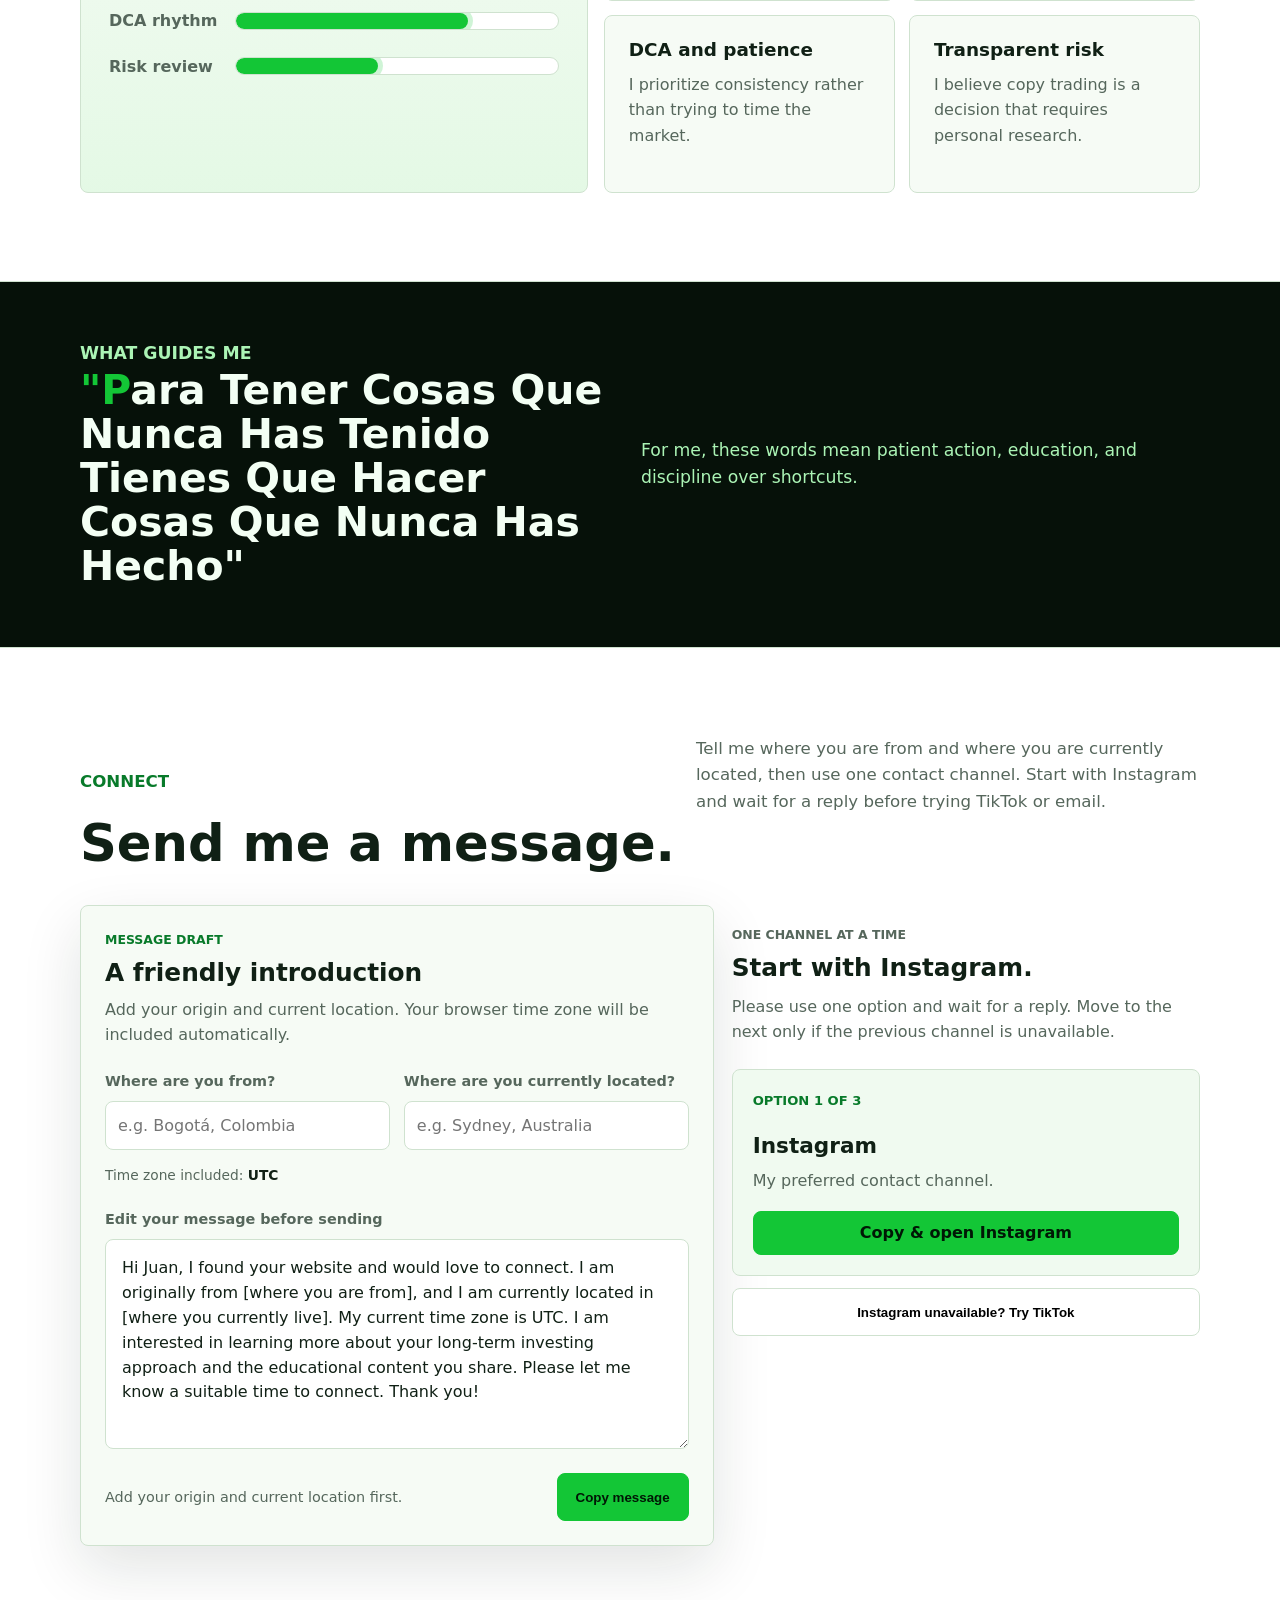
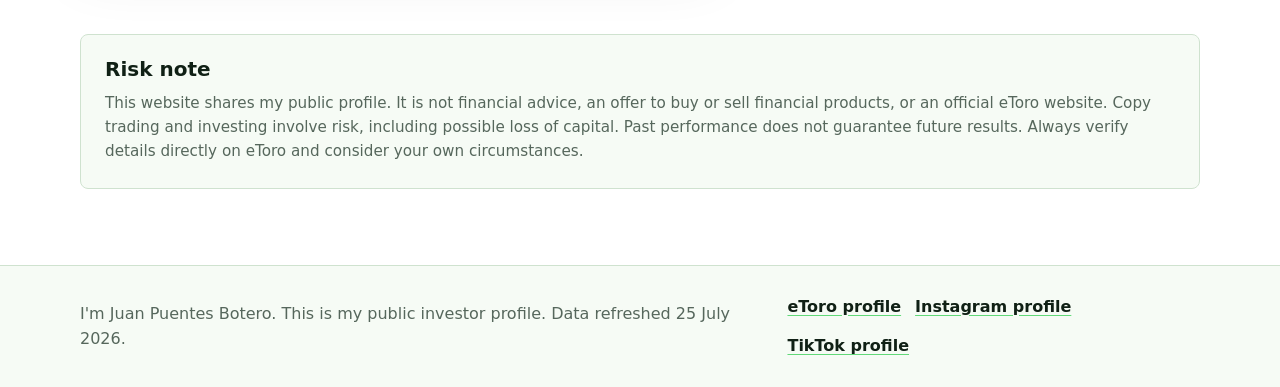
==== commit 671e208e: "Feature Juan's investing book" ====
--- a/index.html
+++ b/index.html
@@ -18,8 +18,8 @@
     <title>Juan Puentes | Long-Term Investor</title>
     <link rel="canonical" href="https://juanpuentesb.github.io/">
     <link rel="icon" href="favicon.svg" type="image/svg+xml">
-    <link rel="stylesheet" href="styles.css?v=20260725-single-contact">
-    <script defer src="script.js?v=20260725-single-contact"></script>
+    <link rel="stylesheet" href="styles.css?v=20260726-book-feature">
+    <script defer src="script.js?v=20260726-book-feature"></script>
     <script type="application/ld+json">
       {
         "@context": "https://schema.org",
@@ -51,6 +51,7 @@
 
         <nav class="nav-links" aria-label="Primary navigation">
           <a href="#persona" data-i18n="navPersona">About me</a>
+          <a href="#book" data-i18n="navBook">My book</a>
           <a href="#strategy" data-i18n="navStrategy">Strategy</a>
           <a href="#connect" data-i18n="navConnect">Connect</a>
           <a
@@ -215,6 +216,50 @@
           </div>
           <button class="full-bio-toggle" type="button" data-bio-toggle data-i18n="bioReadMore">Read more</button>
         </article>
+      </section>
+
+      <section class="section book-section" id="book" aria-labelledby="book-title">
+        <div class="book-layout">
+          <figure class="book-cover-frame">
+            <img
+              class="book-cover"
+              src="assets/asi-empece-a-invertir-cover.jpg"
+              alt="Cover of Así empecé a invertir by Juan Puentes Botero"
+              width="1005"
+              height="1301"
+              loading="lazy"
+              decoding="async"
+              data-i18n-alt="bookCoverAlt"
+            >
+          </figure>
+
+          <div class="book-content">
+            <p class="eyebrow" data-i18n="bookEyebrow">My book</p>
+            <span class="book-language" data-i18n="bookLanguage">Spanish e-book</span>
+            <h2 id="book-title">ASÍ EMPECÉ A INVERTIR</h2>
+            <p class="book-intro" data-i18n="bookIntro">
+              In this Spanish-language e-book, I share how I began investing and the principles I use
+              to build a long-term portfolio from the ground up.
+            </p>
+            <ul class="book-topics">
+              <li data-i18n="bookTopicOne">Understand the stock market, investing risk, and diversification.</li>
+              <li data-i18n="bookTopicTwo">Explore index funds, compound interest, fees, and taxes.</li>
+              <li data-i18n="bookTopicThree">Learn the 4% rule and the thinking behind my investment strategy.</li>
+            </ul>
+            <div class="book-actions">
+              <a
+                class="button button-primary book-cta"
+                href="https://jpuentesb.gumroad.com/l/kkanr?utm_source=ig&amp;utm_medium=social&amp;utm_content=link_in_bio&amp;fbclid=PAdGRleATOc71wZG9mAmV4dG4DYWVtAjExAHNydGMGYXBwX2lkDzEyNDAyNDU3NDI4NzQxNAABp8al6DGEr0TlrfpbV3jfI8eEAIOUUitD7sGtdUI7F3P_P3aAdOhZaAXQ4xcB_aem_O2xyRMNLUcnigjeHpRD1AA&amp;utm_id=97760_v0_s00_e0_tv3"
+                target="_blank"
+                rel="noopener noreferrer"
+              >
+                <span data-i18n="bookCta">Explore the e-book</span>
+                <svg class="button-external" viewBox="0 0 12 12" width="12" height="12" fill="none" stroke="currentColor" stroke-width="1.6" stroke-linecap="round" stroke-linejoin="round" aria-hidden="true"><path d="M2 10 10 2M5 2h5v5"/></svg>
+              </a>
+              <p class="book-note" data-i18n="bookNote">Opens my Gumroad book page in a new tab.</p>
+            </div>
+          </div>
+        </div>
       </section>
 
       <section class="section strategy-section" id="strategy" aria-labelledby="strategy-title">
--- a/styles.css
+++ b/styles.css
@@ -1049,8 +1049,130 @@
   color: var(--green);
 }
 
+.book-section {
+  border-top: 1px solid var(--line);
+  border-bottom: 1px solid var(--line);
+}
+
+.book-layout {
+  display: grid;
+  grid-template-columns: minmax(250px, 0.72fr) minmax(0, 1.28fr);
+  gap: 64px;
+  align-items: center;
+}
+
+.book-cover-frame {
+  width: min(100%, 380px);
+  margin: 0;
+  justify-self: center;
+  border: 1px solid var(--line);
+  border-radius: var(--radius);
+  background: #ffffff;
+  box-shadow: var(--shadow);
+  padding: 10px;
+}
+
+.book-cover {
+  display: block;
+  width: 100%;
+  height: auto;
+  aspect-ratio: 1005 / 1301;
+  border-radius: 4px;
+  object-fit: cover;
+}
+
+.book-content .eyebrow {
+  margin-bottom: 14px;
+  color: var(--green-deep);
+}
+
+.book-language {
+  display: inline-flex;
+  align-items: center;
+  min-height: 32px;
+  border: 1px solid var(--green);
+  border-radius: 999px;
+  background: var(--green-soft);
+  color: var(--green-deep);
+  padding: 5px 10px;
+  font-size: 0.82rem;
+  font-weight: 850;
+}
+
+.book-content h2 {
+  max-width: 680px;
+  margin-top: 18px;
+  font-size: 3.5rem;
+  line-height: 0.98;
+}
+
+.book-intro {
+  max-width: 700px;
+  margin: 22px 0 0;
+  color: var(--muted);
+  font-size: 1.08rem;
+  line-height: 1.65;
+}
+
+.book-topics {
+  display: grid;
+  gap: 0;
+  max-width: 700px;
+  margin: 24px 0 0;
+  padding: 0;
+  list-style: none;
+}
+
+.book-topics li {
+  display: grid;
+  grid-template-columns: 14px minmax(0, 1fr);
+  gap: 12px;
+  border-top: 1px solid var(--line);
+  padding: 13px 0;
+  line-height: 1.5;
+}
+
+.book-topics li::before {
+  width: 8px;
+  height: 8px;
+  margin-top: 8px;
+  background: var(--green);
+  content: "";
+}
+
+.book-actions {
+  display: flex;
+  align-items: center;
+  gap: 16px;
+  margin-top: 24px;
+}
+
+.book-cta {
+  display: inline-flex;
+  align-items: center;
+  gap: 8px;
+  flex-shrink: 0;
+}
+
+.button-external {
+  flex-shrink: 0;
+  opacity: 0.65;
+}
+
+.book-note {
+  max-width: 250px;
+  margin: 0;
+  color: var(--muted);
+  font-size: 0.82rem;
+  line-height: 1.45;
+}
+
 .strategy-section {
   border-top: 1px solid var(--line);
+}
+
+.book-section + .strategy-section {
+  border-top: 0;
 }
 
 .strategy-layout {
@@ -1403,7 +1525,7 @@
   }
 }
 
-@media (max-width: 900px) {
+@media (max-width: 980px) {
   .header-inner {
     flex-wrap: wrap;
     padding: 12px 0;
@@ -1427,6 +1549,7 @@
   .hero-inner,
   .booking-hero-inner,
   .calendar-layout,
+  .book-layout,
   .section-header,
   .strategy-layout,
   .quote-band {
@@ -1462,6 +1585,14 @@
 
   .contact-layout {
     grid-template-columns: 1fr;
+  }
+
+  .book-cover-frame {
+    width: min(100%, 330px);
+  }
+
+  .book-content {
+    max-width: 720px;
   }
 
   .snapshot-grid article:nth-child(odd) {
@@ -1523,6 +1654,10 @@
     font-size: clamp(1.9rem, 9vw, 3rem);
   }
 
+  .book-content h2 {
+    font-size: 2.45rem;
+  }
+
   .hero-actions,
   .button {
     width: 100%;
@@ -1548,6 +1683,15 @@
     flex-direction: column;
   }
 
+  .book-actions {
+    align-items: stretch;
+    flex-direction: column;
+  }
+
+  .book-note {
+    max-width: none;
+  }
+
   .snapshot-grid article,
   .snapshot-grid article:first-child,
   .snapshot-grid article:nth-child(odd) {
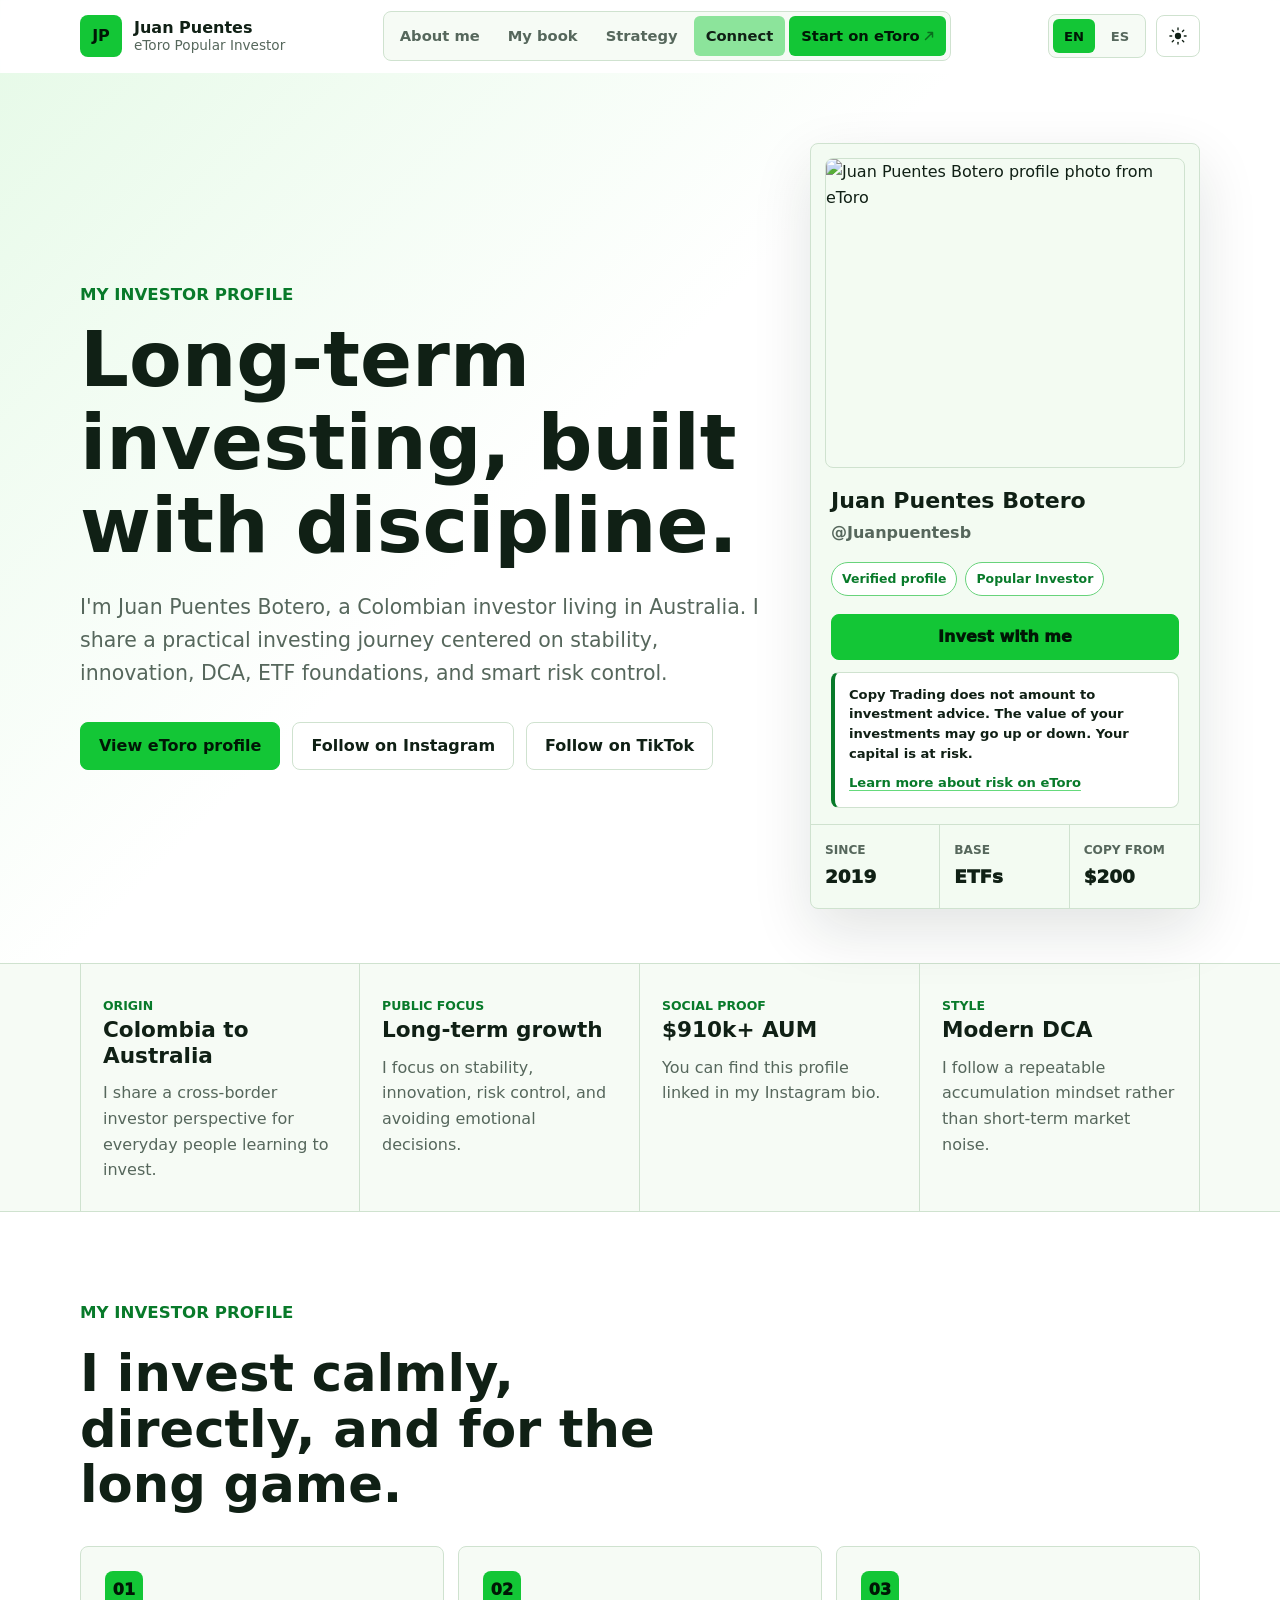
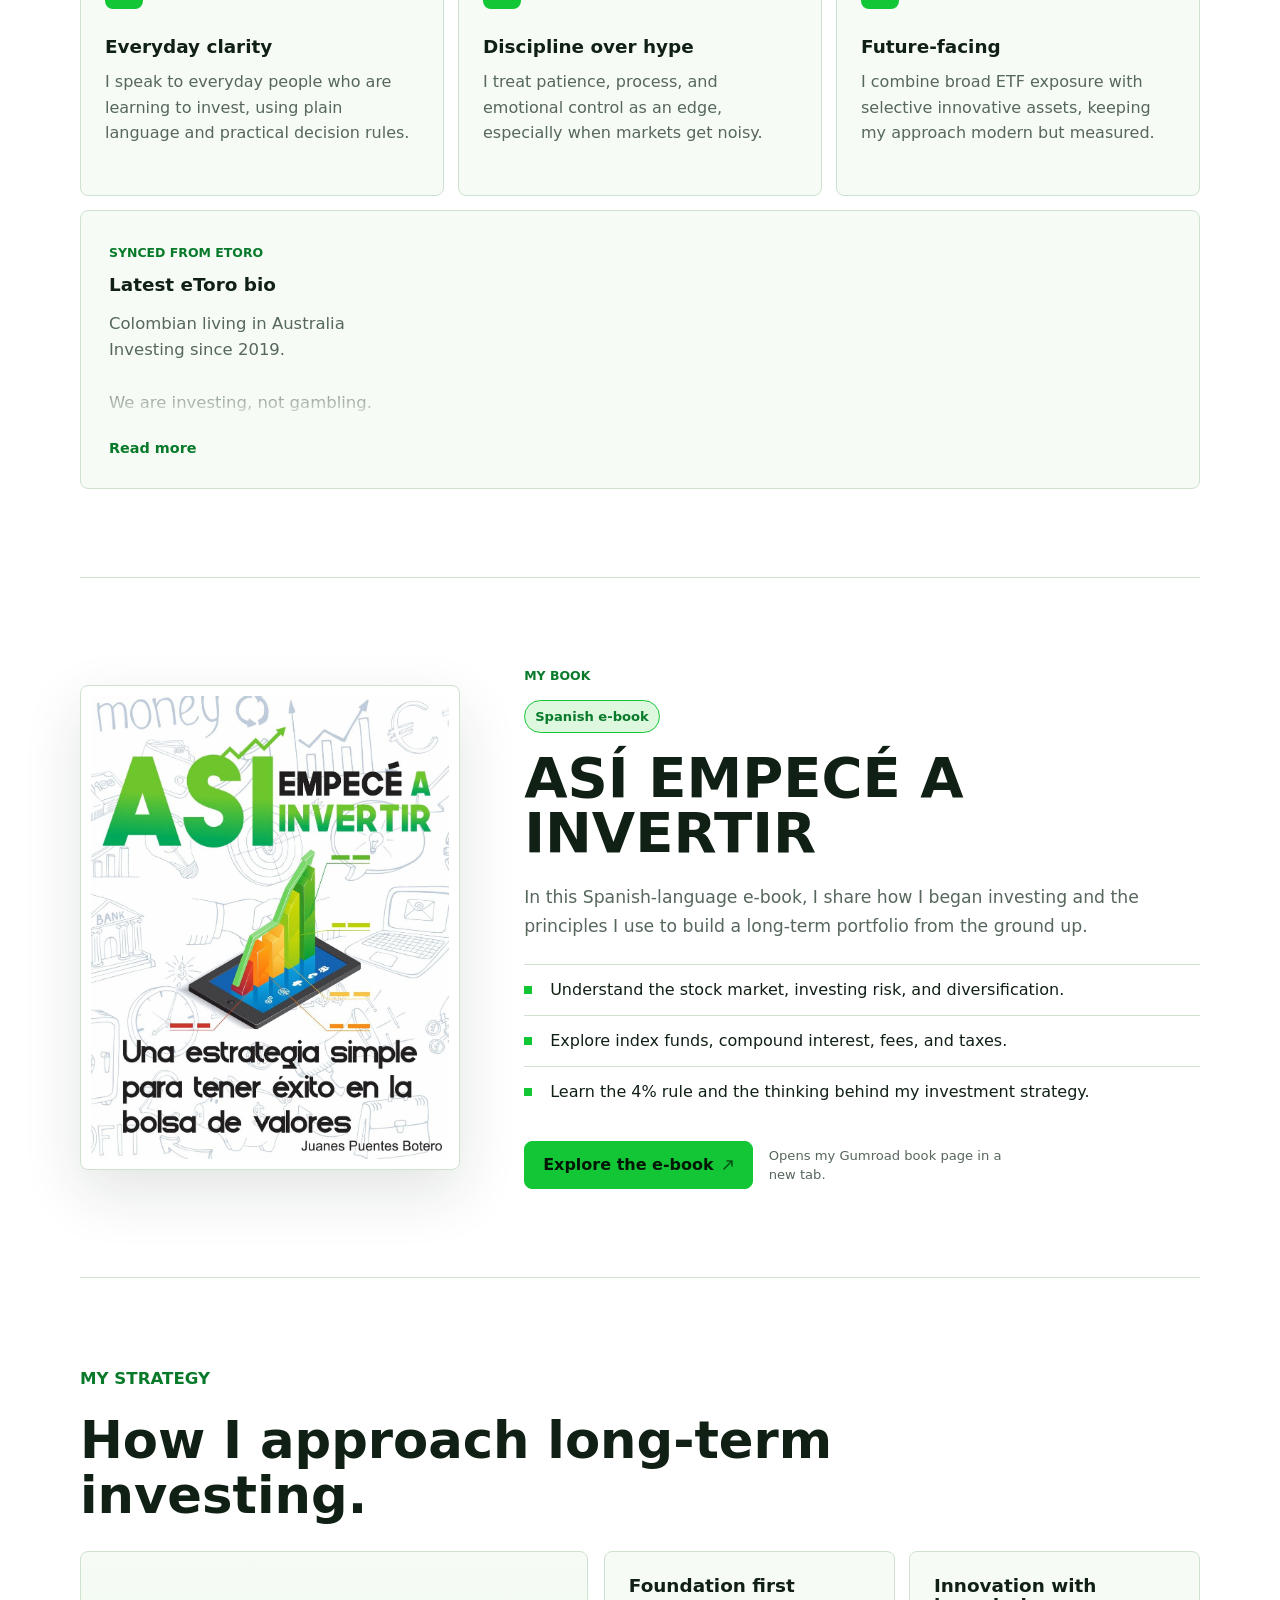
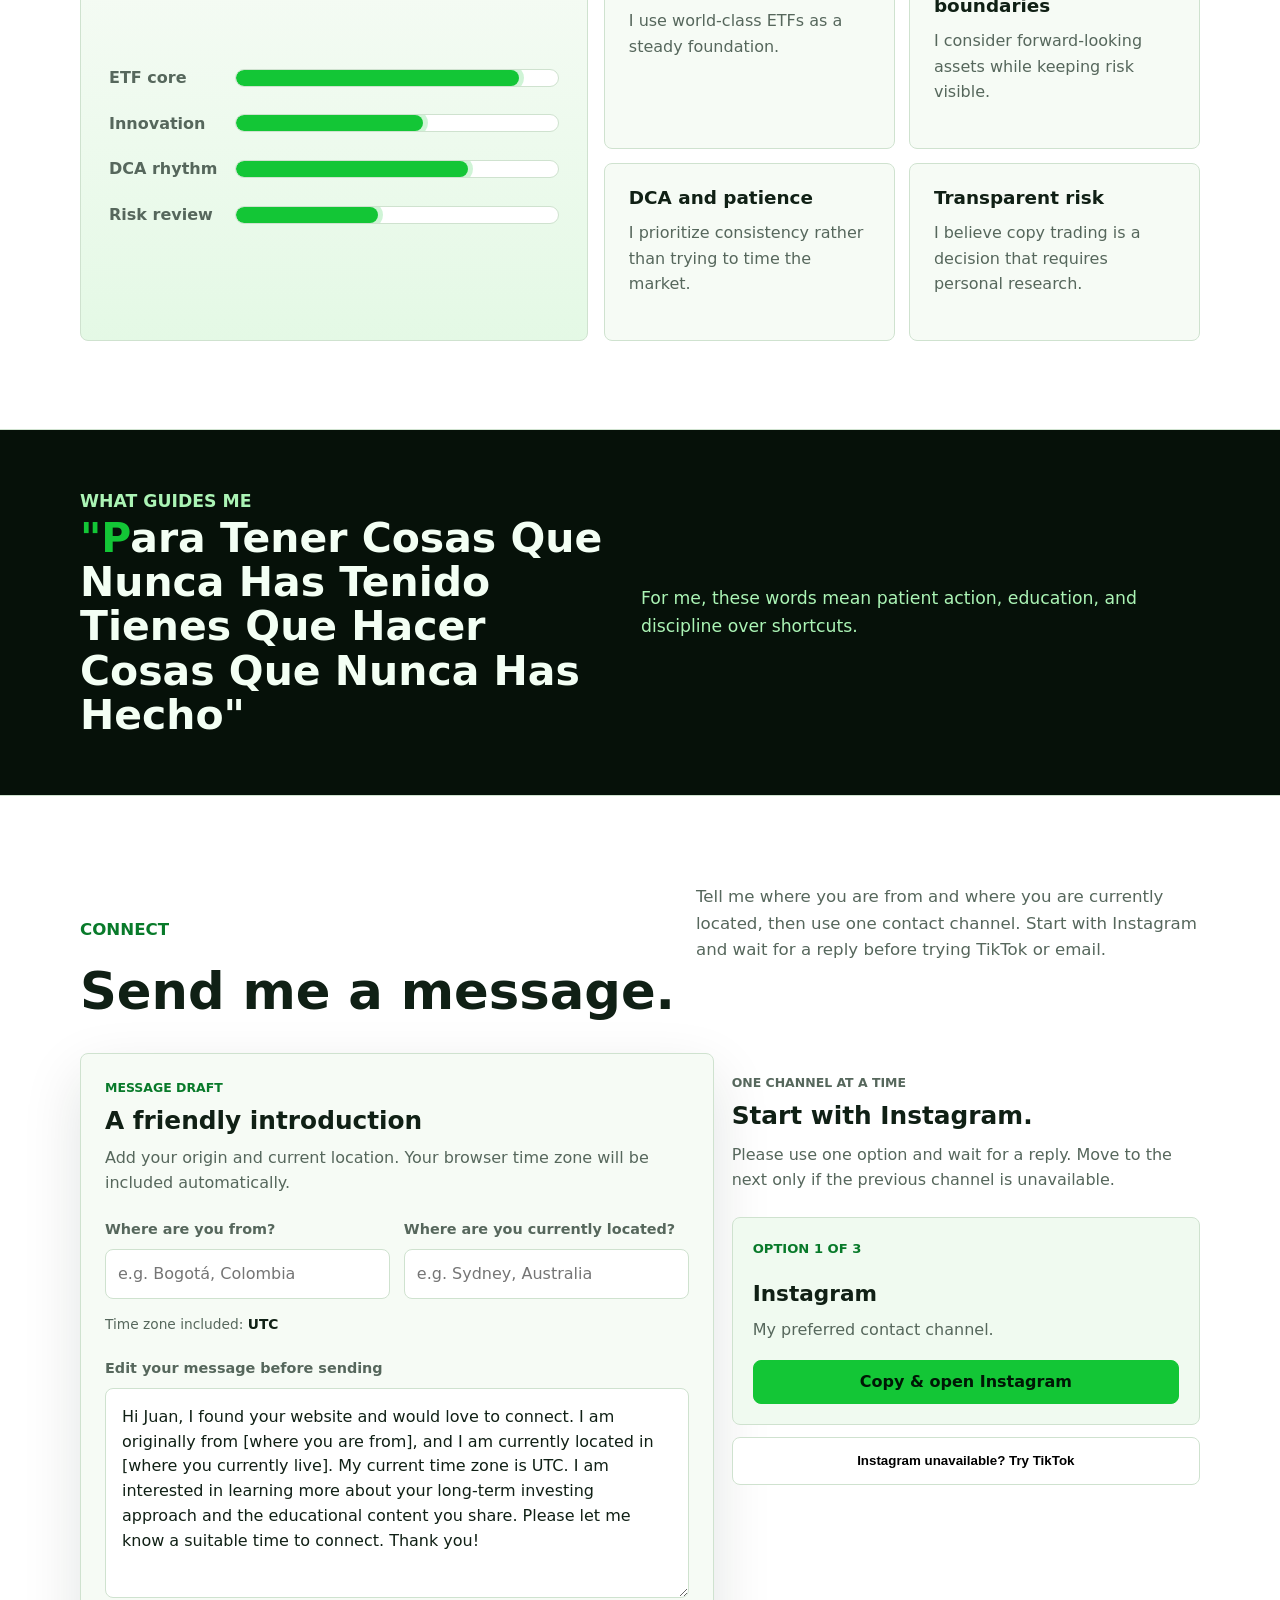
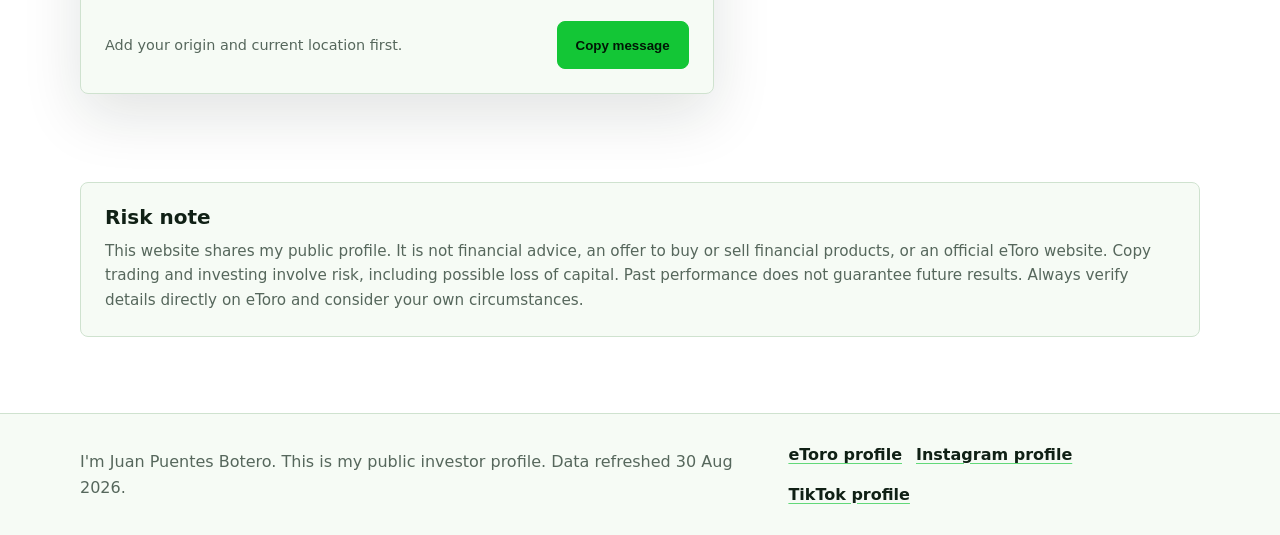
==== commit cbc20348: "Add eToro affiliate risk disclosure" ====
--- a/index.html
+++ b/index.html
@@ -18,8 +18,8 @@
     <title>Juan Puentes | Long-Term Investor</title>
     <link rel="canonical" href="https://juanpuentesb.github.io/">
     <link rel="icon" href="favicon.svg" type="image/svg+xml">
-    <link rel="stylesheet" href="styles.css?v=20260726-book-feature">
-    <script defer src="script.js?v=20260726-book-feature"></script>
+    <link rel="stylesheet" href="styles.css?v=20260831-compliance">
+    <script defer src="script.js?v=20260831-compliance"></script>
     <script type="application/ld+json">
       {
         "@context": "https://schema.org",
@@ -128,6 +128,23 @@
                 rel="sponsored noopener noreferrer"
                 data-i18n="profileStartInvesting"
               >Invest with me</a>
+              <div class="profile-risk-note" role="note">
+                <p class="profile-risk-copy" data-i18n="profileRiskDisclaimer">
+                  Copy Trading does not amount to investment advice. The value of your investments may
+                  go up or down. Your capital is at risk.
+                </p>
+                <p class="profile-risk-original" lang="en">
+                  Copy Trading does not amount to investment advice. The value of your investments may
+                  go up or down. Your capital is at risk.
+                </p>
+                <a
+                  class="profile-risk-link"
+                  href="https://www.etoro.com/learn-more"
+                  target="_blank"
+                  rel="noopener noreferrer"
+                  data-i18n="profileRiskLearnMore"
+                >Learn more about risk on eToro</a>
+              </div>
             </div>
             <dl class="quick-stats">
               <div>
--- a/styles.css
+++ b/styles.css
@@ -484,6 +484,42 @@
   color: #001705;
 }
 
+.profile-risk-note {
+  margin-top: 12px;
+  border: 1px solid var(--line);
+  border-left: 4px solid var(--green-deep);
+  border-radius: var(--radius);
+  background: var(--surface);
+  padding: 12px 14px;
+}
+
+.profile-risk-copy,
+.profile-risk-original {
+  margin: 0;
+  color: var(--ink);
+  font-size: 0.82rem;
+  font-weight: 700;
+  line-height: 1.5;
+}
+
+.profile-risk-original {
+  margin-top: 9px;
+  border-top: 1px solid var(--line);
+  padding-top: 9px;
+}
+
+html[lang="en"] .profile-risk-original {
+  display: none;
+}
+
+.profile-risk-link {
+  display: inline-block;
+  margin-top: 9px;
+  color: var(--green-deep);
+  font-size: 0.82rem;
+  font-weight: 900;
+}
+
 .quick-stats {
   display: grid;
   grid-template-columns: repeat(3, 1fr);
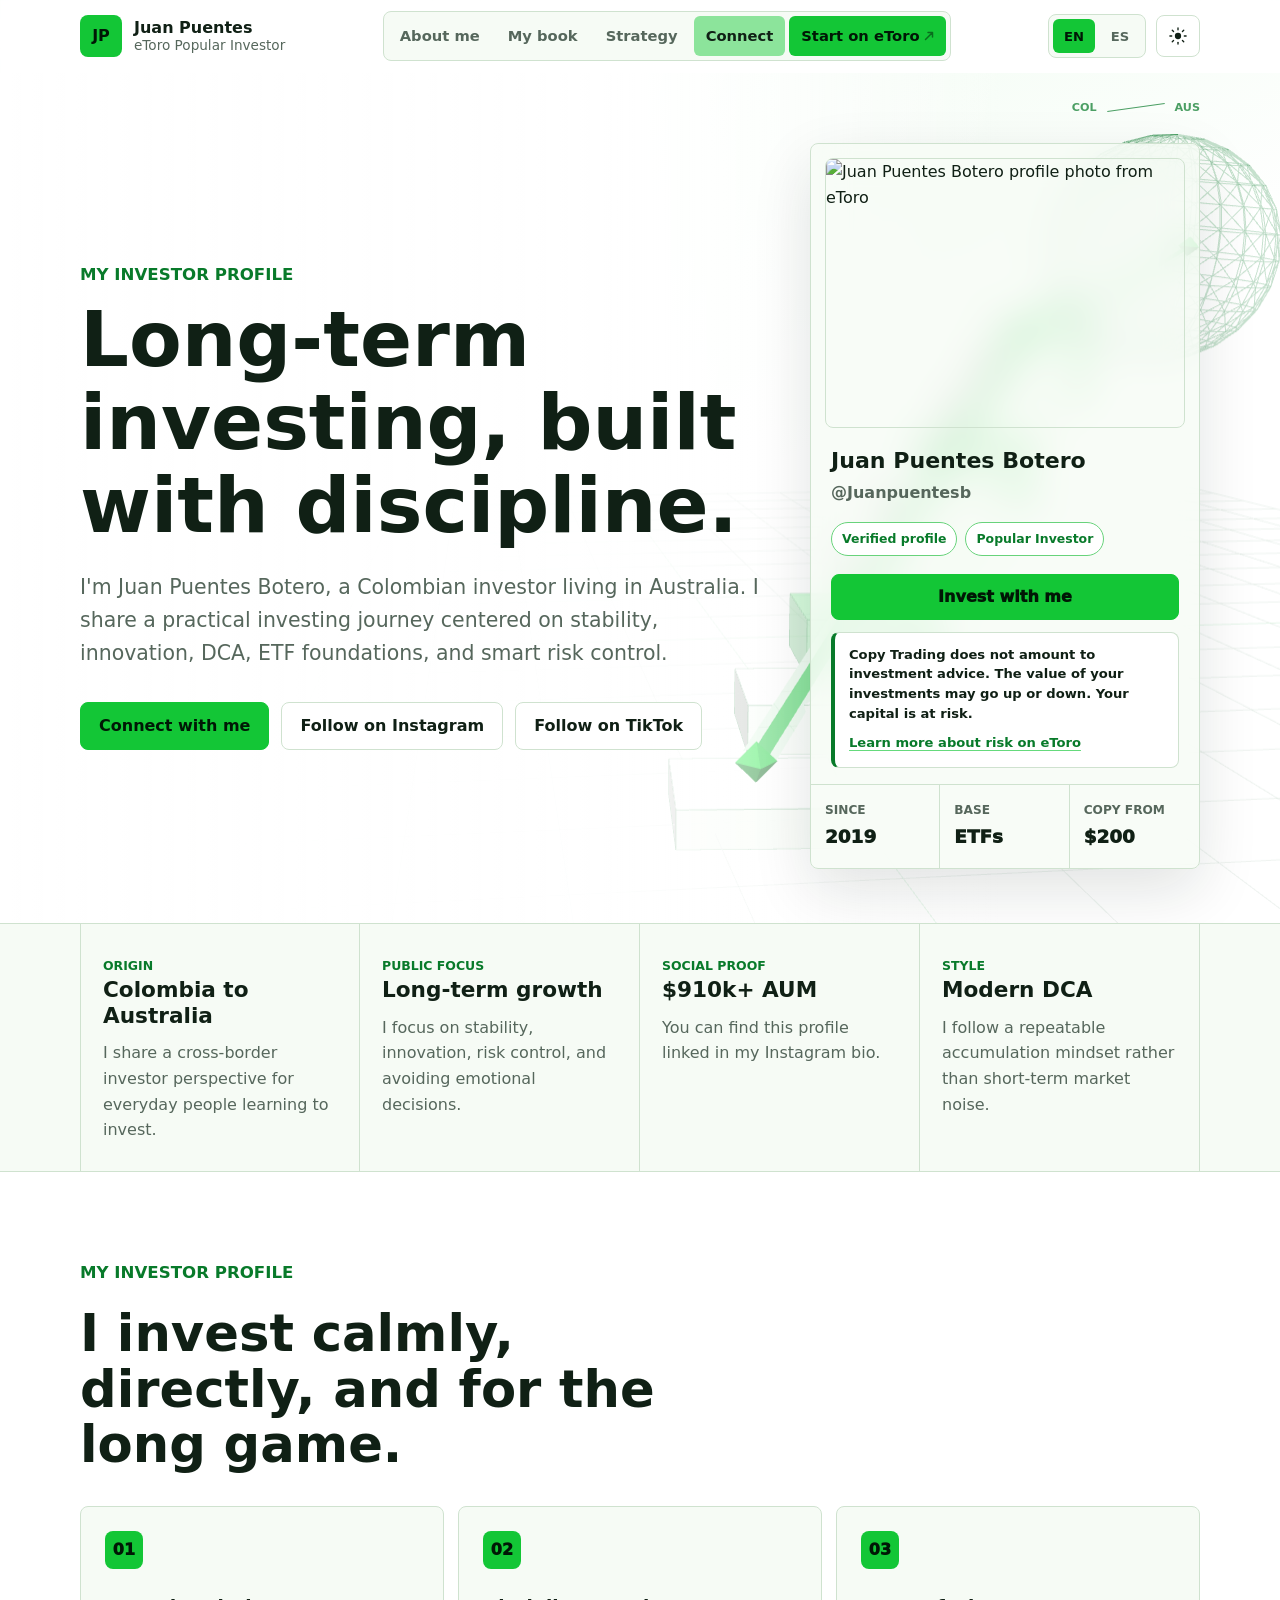
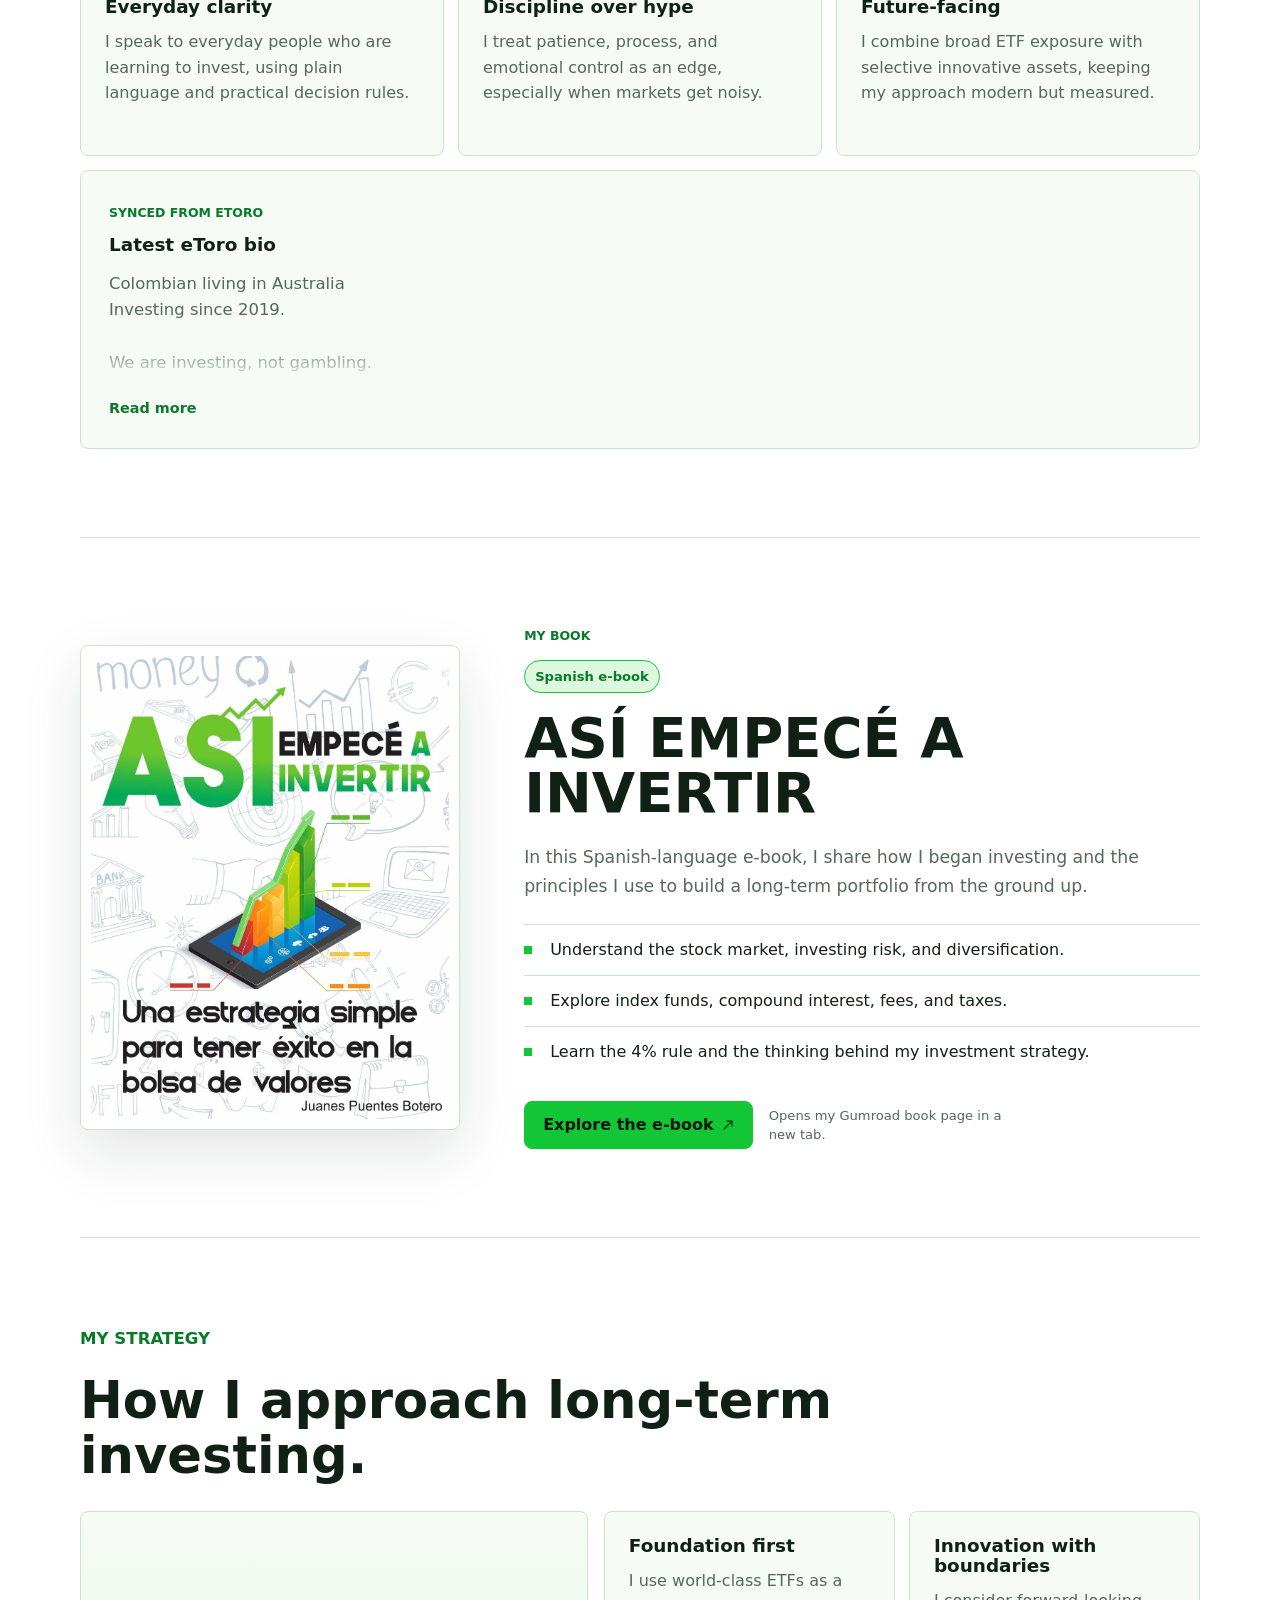
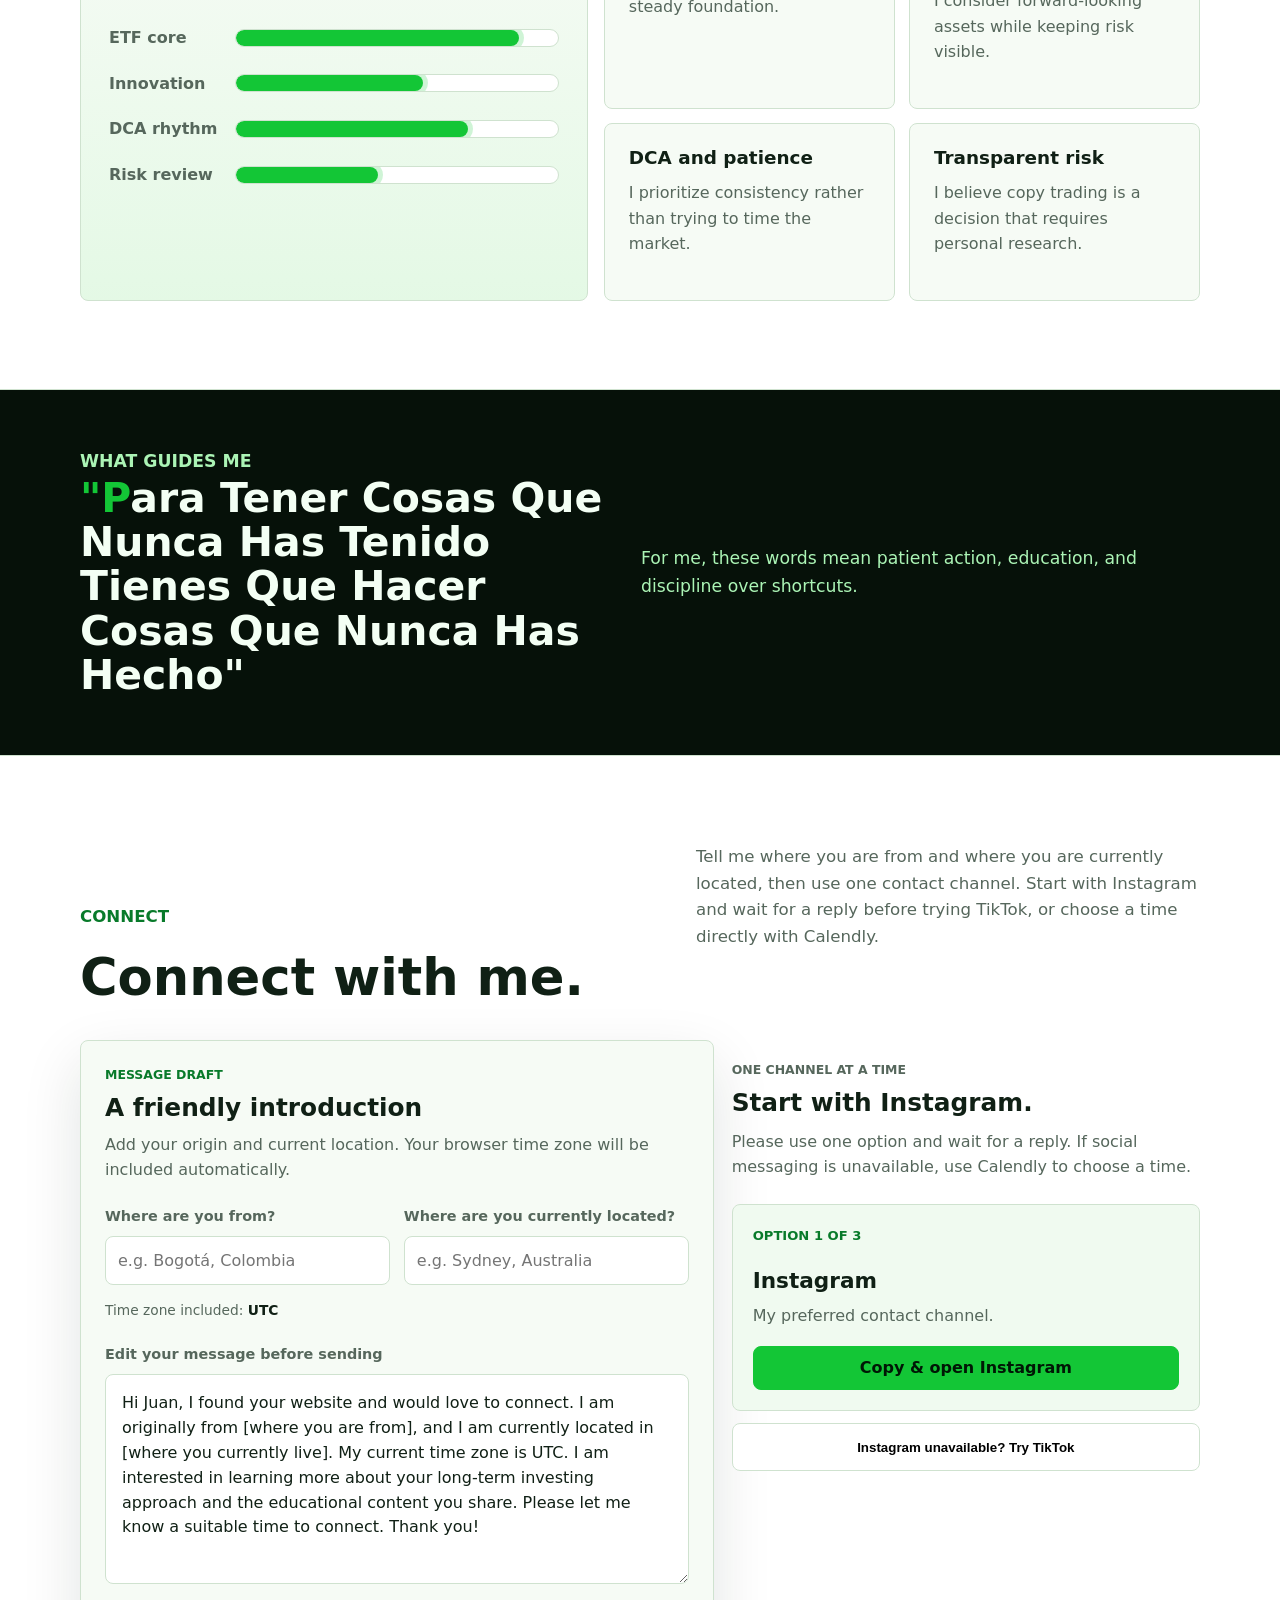
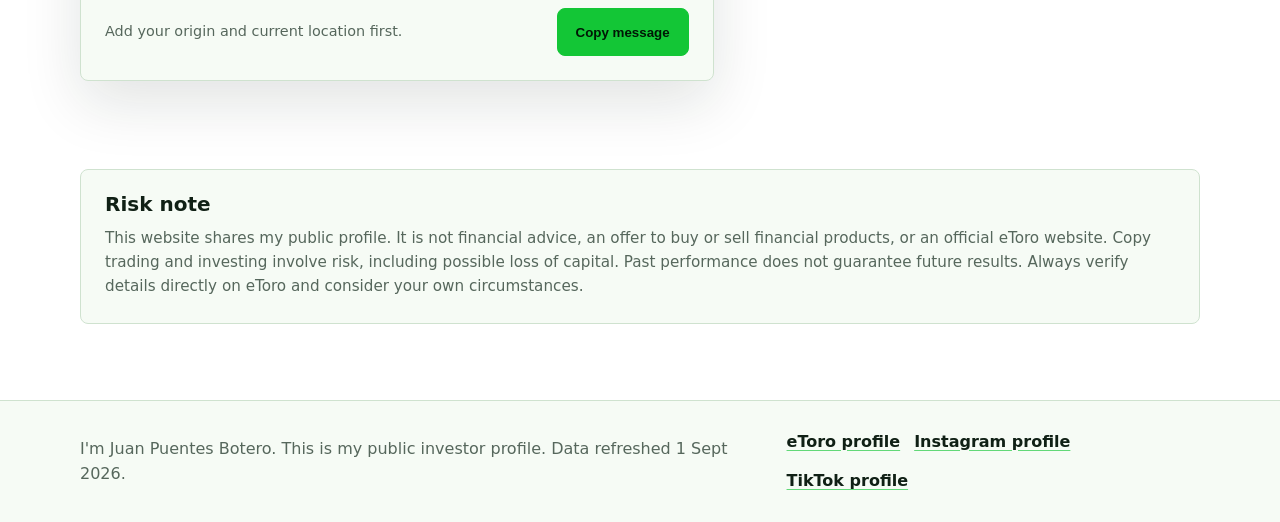
==== commit faeb291e: "Add growth path hero and Calendly contact" ====
--- a/index.html
+++ b/index.html
@@ -18,8 +18,9 @@
     <title>Juan Puentes | Long-Term Investor</title>
     <link rel="canonical" href="https://juanpuentesb.github.io/">
     <link rel="icon" href="favicon.svg" type="image/svg+xml">
-    <link rel="stylesheet" href="styles.css?v=20260831-compliance">
-    <script defer src="script.js?v=20260831-compliance"></script>
+    <link rel="stylesheet" href="styles.css?v=20260902-growth-path">
+    <script defer src="script.js?v=20260902-growth-path"></script>
+    <script type="module" src="hero-scene.js?v=20260902-growth-path"></script>
     <script type="application/ld+json">
       {
         "@context": "https://schema.org",
@@ -80,6 +81,14 @@
 
     <main id="main">
       <section class="hero" id="top" aria-labelledby="hero-title">
+        <div class="hero-scene" data-hero-scene aria-hidden="true">
+          <canvas class="hero-scene-canvas"></canvas>
+          <div class="hero-route-detail">
+            <span>COL</span>
+            <span class="hero-route-line"></span>
+            <span>AUS</span>
+          </div>
+        </div>
         <div class="hero-inner">
           <div class="hero-copy">
             <p class="eyebrow" data-i18n="heroEyebrow">My investor profile</p>
@@ -90,9 +99,14 @@
               risk control.
             </p>
 
-            <nav class="hero-actions" aria-label="Profile links">
-              <a class="button button-primary" href="https://www.etoro.com/people/juanpuentesb" target="_blank" rel="noopener noreferrer">
-                <span data-i18n="viewEtoro">View eToro profile</span>
+            <nav class="hero-actions" aria-label="Profile and contact links">
+              <a
+                class="button button-primary"
+                href="https://calendly.com/j-puentesb?utm_source=juanpuentesb.com&amp;utm_medium=website&amp;utm_campaign=connect&amp;utm_content=hero"
+                target="_blank"
+                rel="noopener noreferrer"
+              >
+                <span data-i18n="connectWithMe">Connect with me</span>
               </a>
               <a class="button button-secondary" href="https://www.instagram.com/juanpuentesb/" target="_blank" rel="noopener noreferrer">
                 <span data-i18n="followInstagram">Follow on Instagram</span>
@@ -339,10 +353,11 @@
       <section class="section" id="connect" aria-labelledby="connect-title">
         <div class="section-header">
           <p class="eyebrow" data-i18n="connectEyebrow">Connect</p>
-          <h2 id="connect-title" data-i18n="connectTitle">Send me a message.</h2>
+          <h2 id="connect-title" data-i18n="connectTitle">Connect with me.</h2>
           <p data-i18n="connectIntro">
             Tell me where you are from and where you are currently located, then use one contact
-            channel. Start with Instagram and wait for a reply before trying TikTok or email.
+            channel. Start with Instagram and wait for a reply before trying TikTok, or choose a
+            time directly with Calendly.
           </p>
         </div>
 
@@ -401,17 +416,14 @@
             <p class="eyebrow" data-i18n="contactChannelsEyebrow">One channel at a time</p>
             <h3 data-i18n="contactChannelsTitle">Start with Instagram.</h3>
             <p data-i18n="contactChannelsText">
-              Please use one option and wait for a reply. Move to the next only if the previous
-              channel is unavailable.
+              Please use one option and wait for a reply. If social messaging is unavailable, use
+              Calendly to choose a time.
             </p>
             <article class="contact-route-card" aria-live="polite">
               <span class="contact-route-step" data-contact-route-step>Option 1 of 3</span>
               <div class="contact-route-copy">
                 <strong data-contact-route-name>Instagram</strong>
                 <p data-contact-route-description>My preferred contact channel.</p>
-                <a class="contact-email-address" href="mailto:j.puentesb@hotmail.com" data-contact-email-address hidden>
-                  j.puentesb@hotmail.com
-                </a>
               </div>
               <a
                 class="button button-primary contact-route-action"
--- a/styles.css
+++ b/styles.css
@@ -297,20 +297,84 @@
 }
 
 .hero {
+  position: relative;
+  isolation: isolate;
+  overflow: hidden;
+  min-height: 720px;
   border-bottom: 1px solid var(--line);
   background:
-    linear-gradient(135deg, color-mix(in srgb, var(--green-soft) 70%, transparent), transparent 44%),
+    linear-gradient(100deg, var(--surface) 0%, color-mix(in srgb, var(--surface) 94%, transparent) 38%, transparent 72%),
+    linear-gradient(155deg, color-mix(in srgb, var(--green-soft) 62%, transparent), transparent 52%),
     var(--surface);
 }
 
+.hero::after {
+  position: absolute;
+  inset: 0;
+  z-index: 0;
+  pointer-events: none;
+  content: "";
+  background: linear-gradient(
+    90deg,
+    color-mix(in srgb, var(--surface) 99%, transparent) 0%,
+    color-mix(in srgb, var(--surface) 88%, transparent) 48%,
+    transparent 78%
+  );
+}
+
+.hero-scene {
+  position: absolute;
+  inset: 0;
+  z-index: 0;
+  overflow: hidden;
+  pointer-events: none;
+}
+
+.hero-scene-canvas {
+  width: 100%;
+  height: 100%;
+  display: block;
+  opacity: 0.94;
+}
+
+.hero-route-detail {
+  position: absolute;
+  right: max(24px, calc((100% - 1120px) / 2));
+  top: 26px;
+  display: flex;
+  align-items: center;
+  gap: 10px;
+  color: var(--green-deep);
+  font-size: 0.7rem;
+  font-weight: 900;
+  letter-spacing: 0;
+  opacity: 0.72;
+}
+
+.hero-route-line {
+  width: 58px;
+  height: 1px;
+  background: var(--green-deep);
+  transform: rotate(-8deg);
+  transform-origin: center;
+}
+
 .hero-inner {
+  position: relative;
+  z-index: 1;
   width: var(--container);
+  min-height: 720px;
   margin: 0 auto;
   display: grid;
   grid-template-columns: minmax(0, 1fr) minmax(280px, 390px);
   gap: 44px;
   align-items: center;
   padding: 70px 0 54px;
+}
+
+.hero-copy {
+  position: relative;
+  z-index: 2;
 }
 
 .eyebrow,
@@ -410,7 +474,8 @@
   overflow: hidden;
   border: 1px solid var(--line);
   border-radius: var(--radius);
-  background: color-mix(in srgb, var(--surface-raised) 88%, var(--green-soft));
+  background: color-mix(in srgb, var(--surface-raised) 78%, transparent);
+  backdrop-filter: blur(18px) saturate(1.08);
   box-shadow: var(--shadow);
 }
 
@@ -420,9 +485,11 @@
 
 .profile-portrait {
   width: 100%;
-  aspect-ratio: 1;
+  height: 270px;
+  aspect-ratio: 4 / 3;
   border-radius: var(--radius);
   object-fit: cover;
+  object-position: center 26%;
   border: 1px solid var(--line);
 }
 
@@ -1472,17 +1539,6 @@
   line-height: 1.5;
 }
 
-.contact-email-address {
-  display: inline-block;
-  margin-top: 10px;
-  color: var(--green-deep);
-  font-weight: 800;
-  overflow-wrap: anywhere;
-  text-decoration-thickness: 2px;
-  text-underline-offset: 4px;
-}
-
-.contact-email-address[hidden],
 .contact-route-navigation [hidden] {
   display: none;
 }
@@ -1593,7 +1649,26 @@
   }
 
   .hero-inner {
+    min-height: auto;
     padding-top: 40px;
+  }
+
+  .hero {
+    min-height: auto;
+  }
+
+  .hero::after {
+    background: linear-gradient(
+      180deg,
+      color-mix(in srgb, var(--surface) 98%, transparent) 0%,
+      color-mix(in srgb, var(--surface) 82%, transparent) 46%,
+      transparent 76%
+    );
+  }
+
+  .profile-panel {
+    width: min(100%, 430px);
+    justify-self: end;
   }
 
   .booking-hero-inner {
@@ -1699,6 +1774,22 @@
     width: 100%;
   }
 
+  .hero-route-detail {
+    display: none;
+  }
+
+  .hero-scene-canvas {
+    opacity: 0.5;
+  }
+
+  .profile-panel {
+    width: 100%;
+  }
+
+  .profile-portrait {
+    height: min(68vw, 270px);
+  }
+
   .snapshot-grid,
   .persona-layout,
   .strategy-list,
